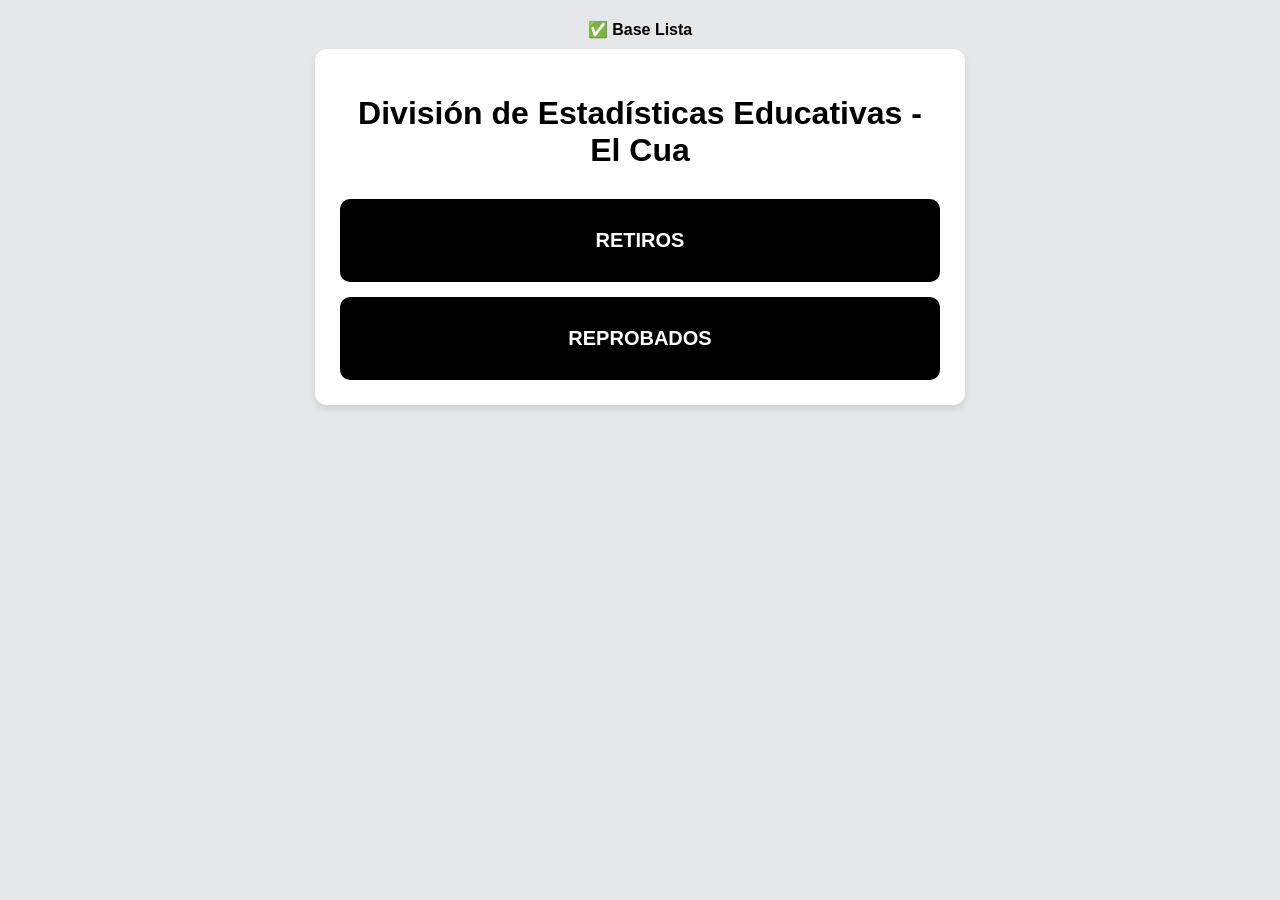
==== index.html @ ec0e4e70 "Add files via upload" ====
<!DOCTYPE html>
<html lang="es">
<head>
    <meta charset="UTF-8">
    <meta name="viewport" content="width=device-width, initial-scale=1.0">
    <title>RETIROS Y REPROBADOS</title>
    <link rel="stylesheet" href="style.css">
</head>
<body>

    <div id="loader">Cargando ......</div>

    <div id="menuPrincipal" class="container text-center">
        <h1>División de Estadísticas Educativas - El Cua</h1>
        <div class="menu-botones">
            <button class="btn-menu" onclick="mostrarSeccion('Retiros')">
                <span class="icon"></span> RETIROS
            </button>
            <button class="btn-menu" onclick="mostrarSeccion('Reprobados')">
                <span class="icon"></span> REPROBADOS
            </button>
        </div>
    </div>

    <div id="seccionRetiros" class="container d-none">
        <button class="btn-regresar" onclick="irAlMenu()">⬅ Volver al Menú</button>
        <h2>Formulario de Retiros</h2>
        
        <div class="campo">
            <label>Código Único de Persona:</label>
            <input type="text" id="codRetiro" placeholder="Ingrese código..." oninput="validar('Retiro')">
            <div id="infoRetiro" class="info-caja"></div>
        </div>

        <div class="campo">
            <label>Causa del Retiro:</label>
            <select id="causaRetiro" onchange="validar('Retiro')">
                <option value="">-- Seleccione causa --</option>
                <option value="NUNCA ASISTIO A CLASES">NUNCA ASISTIO A CLASES</option>
                <option value="FALTA DE APOYO DE LOS PADRES">FALTA DE APOYO DE LOS PADRES</option>
                <option value="RELACION SENTIMENTAL">RELACION SENTIMENTAL</option>
                <option value="EMBARAZO">EMBARAZO</option>
                <option value="DISPERSION GEOGRAFICA">DISPERSION GEOGRAFICA</option>
                <option value="FALLECIDO">FALLECIDO</option>
                <option value="TRABAJO">TRABAJO</option>
                <option value="DIFICULTADES ECONOMICAS">DIFICULTADES ECONOMICAS</option>
                <option value="CAMBIO DE DOMICILIO">CAMBIO DE DOMICILIO</option>
                <option value="MIGRACION A OTRO PAIS">MIGRACION A OTRO PAIS</option>
                <option value="ACCIDENTE">ACCIDENTE</option>
                <option value="BULYNG">BULYNG</option>
                <option value="QUEHACERES DEL HOGAR">QUEHACERES DEL HOGAR</option>
                <option value="MALA CONDUCTA">MALA CONDUCTA</option>
                <option value="BAJO RENDIMIENTO ESCOLAR">BAJO RENDIMIENTO ESCOLAR</option>
                <option value="LIMITACIONES FISICAS O INTELECTUALES">LIMITACIONES FISICAS O INTELECTUALES</option>
                <option value="MAL DESEMPEÑO DEL DOCENTE">MAL DESEMPEÑO DEL DOCENTE</option>
                <option value="PROBLEMAS DE SALUD">PROBLEMAS DE SALUD</option>
                <option value="POBRES CONDICIONES DE LA ESCUELA">POBRES CONDICIONES DE LA ESCUELA</option>
                <option value="RIESGO ASOCIADOS A VIOLENCIA EN EL SECTOR">RIESGO ASOCIADOS A VIOLENCIA EN EL SECTOR</option>
                <option value="REPROBÓ">REPROBÓ</option>
                <option value="FINALIZÓ">FINALIZÓ</option>
            </select>
        </div>

        <div class="campo">
            <label>Fecha de Retiro:</label>
            <input type="date" id="fechaRetiro" min="2026-01-01" max="2026-12-31" onchange="validar('Retiro')">
        </div>

        <button id="btnRetiro" class="btn-enviar" disabled onclick="enviar('Retiro')">Guardar Retiro</button>
    </div>

    <div id="seccionReprobados" class="container d-none">
        <button class="btn-regresar" onclick="irAlMenu()">⬅ Volver al Menú</button>
        <h2>Formulario de Reprobados</h2>

        <div class="campo">
            <label>Código Único de Persona:</label>
            <input type="text" id="codReprobado" placeholder="Ingrese código..." oninput="validar('Reprobado')">
            <div id="infoReprobado" class="info-caja"></div>
        </div>

        <div class="campo">
            <label>¿Cuántas asignaturas reprobó?</label>
            <select id="cantReprobado" onchange="gestionarAsignaturas()">
                <option value="">-- Seleccione cantidad --</option>
                <option value="1">1 asignatura</option>
                <option value="2">2 asignaturas</option>
                <option value="3 o más">3 o más asignaturas</option>
            </select>
        </div>

        <div class="campo">
            <label>Seleccione las asignaturas:</label>
            <div id="contenedorAsignaturas" class="grid-asignaturas">
                </div>
            <input type="hidden" id="materiaReprobado"> <div id="avisoLimite" style="color: #b91c1c; font-size: 0.8em; margin-top: 5px;"></div>
        </div>

    <button id="btnReprobado" class="btn-enviar" disabled onclick="enviar('Reprobado')">Guardar Reprobado</button>
</div>
    <script src="script.js"></script>
</body>
</html>
---- style.css ----
/* =========================================
   VARIABLES Y CONFIGURACIÓN BASE
   ========================================= */
:root {
    --primary-blue: #000000; /* Color principal */
    --success-green: #28c41d; /* Color para acciones positivas */
    --danger-red: #b91c1c;   /* Para errores o avisos */
    --bg-body: #e5e7eb;      /* Fondo de la página */
    --bg-card: #ffffff;      /* Fondo de contenedores */
    --text-gray: #f3f4f6;
}

body {
    font-family: 'Segoe UI', Tahoma, Geneva, Verdana, sans-serif;
    background-color: var(--bg-body);
    padding: 20px;
    margin: 0;
}

/* =========================================
   CONTENEDORES Y UTILIDADES
   ========================================= */
.container {
    max-width: 600px;
    background: var(--bg-card);
    padding: 25px;
    border-radius: 12px;
    margin: 0 auto 20px;
    box-shadow: 0 4px 6px rgba(0,0,0,0.1);
}

.d-none { display: none; }
.text-center { text-align: center; }

#loader {
    text-align: center;
    font-weight: bold;
    margin-bottom: 10px;
    color: var(--primary-blue);
}

/* =========================================
   MENÚ PRINCIPAL
   ========================================= */
.menu-botones {
    display: grid;
    gap: 15px;
    margin-top: 30px;
}

.btn-menu {
    padding: 30px;
    font-size: 20px;
    font-weight: bold;
    cursor: pointer;
    border: none;
    border-radius: 10px;
    background: var(--primary-blue);
    color: white;
    transition: all 0.3s ease;
}

.btn-menu:hover {
    background: #1e40af;
    transform: scale(1.02);
}

/* =========================================
   FORMULARIOS (INPUTS Y SELECTS)
   ========================================= */
.campo { margin-bottom: 15px; }

label {
    display: block;
    font-weight: bold;
    margin-bottom: 8px;
    color: #374151;
}

input, select {
    width: 100%;
    padding: 12px;
    border: 1px solid #ccc;
    border-radius: 8px;
    box-sizing: border-box; /* Evita que el padding ensanche el input */
}

/* Caja de información del estudiante (Padre/Padrón) */
.info-caja {
    background: #dcfce7;
    padding: 12px;
    border-radius: 8px;
    margin-top: 10px;
    display: none;
    font-size: 14px;
    border-left: 5px solid var(--success-green);
}

/* =========================================
   SISTEMA DE ASIGNATURAS (CHIPS)
   ========================================= */
.grid-asignaturas {
    display: grid;
    grid-template-columns: repeat(auto-fill, minmax(140px, 1fr));
    gap: 10px;
    margin-top: 10px;
}

.materia-chip {
    padding: 10px;
    border: 1px solid #d1d5db;
    border-radius: 8px;
    cursor: pointer;
    font-size: 0.85rem;
    text-align: center;
    background: #f9fafb;
    transition: background 0.2s, color 0.2s;
    user-select: none; /* Evita seleccionar texto al hacer clic rápido */
}

.materia-chip:hover {
    background: #f3f4f6;
    border-color: #9ca3af;
}

.materia-chip.seleccionada {
    background: #2563eb;
    color: white;
    border-color: #1e40af;
    font-weight: 500;
}

/* =========================================
   BOTONES DE ACCIÓN
   ========================================= */
.btn-enviar {
    width: 100%;
    padding: 15px;
    background: var(--success-green);
    color: white;
    border: none;
    border-radius: 8px;
    font-weight: bold;
    font-size: 1rem;
    cursor: pointer;
    margin-top: 10px;
    transition: background 0.3s;
}

.btn-enviar:disabled {
    background: #9ca3af;
    cursor: not-allowed;
}

.btn-regresar {
    background: none;
    border: none;
    color: var(--primary-blue);
    cursor: pointer;
    font-weight: bold;
    margin-bottom: 20px;
    padding: 0;
    font-size: 0.9rem;
    text-decoration: underline;
}
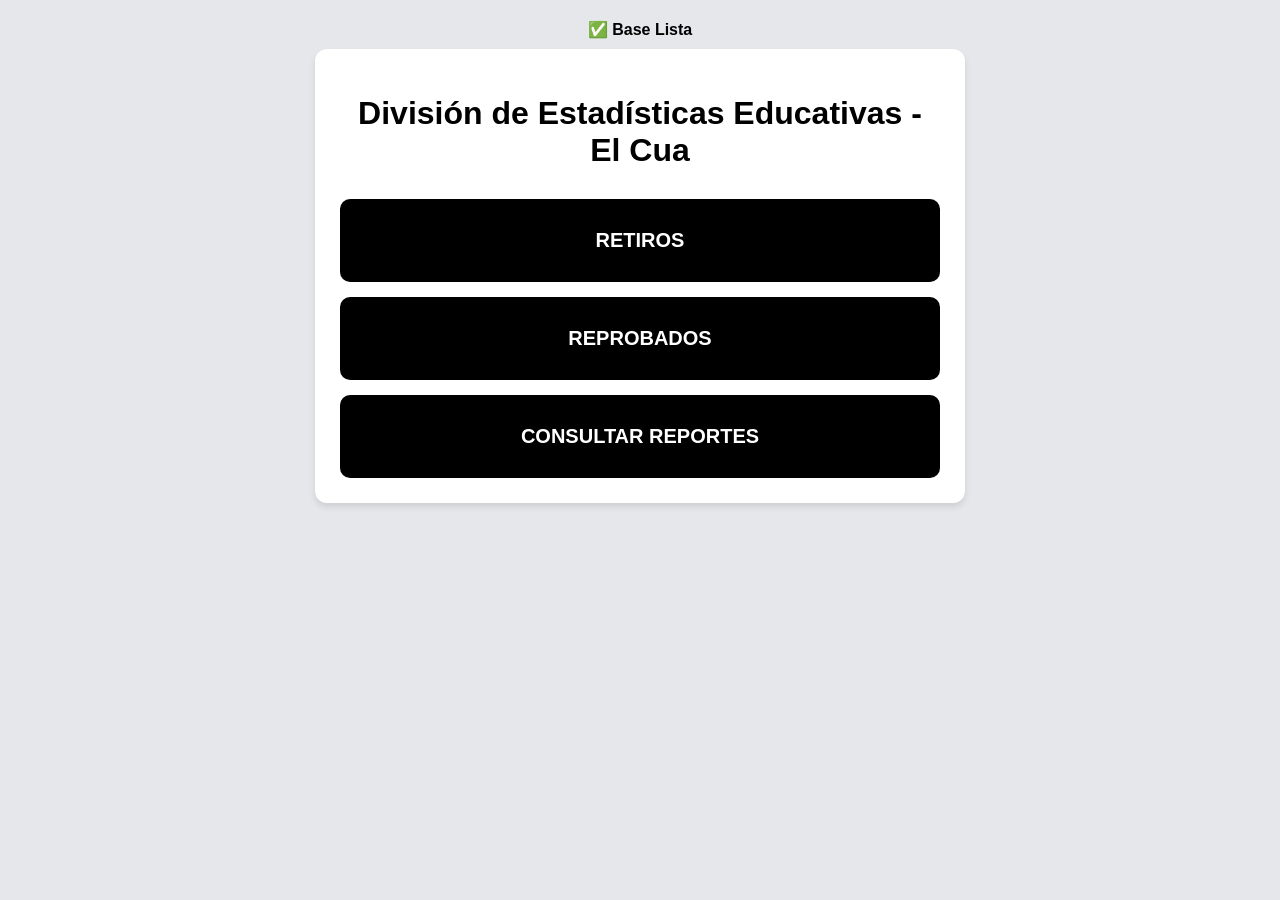
==== commit 43d22203: "Add files via upload" ====
--- a/index.html
+++ b/index.html
@@ -14,11 +14,66 @@
         <h1>División de Estadísticas Educativas - El Cua</h1>
         <div class="menu-botones">
             <button class="btn-menu" onclick="mostrarSeccion('Retiros')">
-                <span class="icon"></span> RETIROS
+                RETIROS
             </button>
             <button class="btn-menu" onclick="mostrarSeccion('Reprobados')">
-                <span class="icon"></span> REPROBADOS
+                REPROBADOS
             </button>
+            <button class="btn-menu" onclick="mostrarSeccion('Reportes')">
+                CONSULTAR REPORTES
+            </button>
+        </div>
+    </div>
+
+    <div id="seccionReportes" class="container d-none">
+        <button class="btn-regresar" onclick="irAlMenu()">⬅ Volver al Menú</button>
+        <div class="card">
+            <h2>Consulta de Registros</h2>
+            
+            <div class="campo">
+                <label>1. Seleccione el Núcleo:</label>
+                <select id="filtroNucleo">
+                    <option value="">-- Todos los Núcleos --</option>
+                    <option value="14 DE SEPTIEMBRE">14 DE SEPTIEMBRE</option>
+                    <option value="15 DE SEPTIEMBRE">15 DE SEPTIEMBRE</option>
+                    <option value="ANDRES CASTRO #1">ANDRES CASTRO #1</option>
+                    <option value="CAMILO ZAPATA">CAMILO ZAPATA</option>
+                    <option value="CARLOS VALDIVIA">CARLOS VALDIVIA</option>
+                    <option value="CLEOTILDE GUILLEN">CLEOTILDE GUILLEN</option>
+                    <option value="EL DESTINO">EL DESTINO</option>
+                    <option value="ESTRELLA DE BELEN">ESTRELLA DE BELEN</option>
+                    <option value="ESTRELLITA DE ORIENTE">ESTRELLITA DE ORIENTE</option>
+                    <option value="GEORGINO ANDRADE">GEORGINO ANDRADE</option>
+                    <option value="JOSE ADAN VASQUEZ">JOSE ADAN VASQUEZ</option>
+                    <option value="LAS PROFESIAS">LAS PROFESIAS</option>
+                    <option value="LUIS ALBERTO CABRALES">LUIS ALBERTO CABRALES</option>
+                    <option value="LUIS ALFONSO HERNANDEZ">LUIS ALFONSO HERNANDEZ</option>
+                    <option value="LUIS ALFONSO VELASQUEZ FLORES">LUIS ALFONSO VELASQUEZ FLORES</option>
+                    <option value="MANOLO CUADRA">MANOLO CUADRA</option>
+                    <option value="NUEVA ALIANZA">NUEVA ALIANZA</option>
+                    <option value="PEDRO LUMBI">PEDRO LUMBI</option>
+                    <option value="PEÑAS BLANCAS">PEÑAS BLANCAS</option>
+                    <option value="RICARDO MORALES AVILES">RICARDO MORALES AVILES</option>
+                    <option value="ROGER ARTETA">ROGER ARTETA</option>
+                    <option value="ROSA MONTOYA FLORES">ROSA MONTOYA FLORES</option>
+                    <option value="RUBEN DARIO">RUBEN DARIO</option>
+                    <option value="SALOMON DE LA SELVA">SALOMON DE LA SELVA</option>
+                    <option value="SALOMON IBARRA MAYORGA">SALOMON IBARRA MAYORGA</option>
+                    <option value="SENDERO DE LUZ">SENDERO DE LUZ</option>
+                </select>
+            </div>
+
+            <div class="campo">
+                <label>2. Tipo de Reporte:</label>
+                <select id="filtroTipo">
+                    <option value="Retiros">Retiros</option>
+                    <option value="Reprobados">Reprobados</option>
+                </select>
+            </div>
+
+            <button class="btn-enviar" onclick="consultarDatos()">Buscar Registros</button>
+
+            <div id="tablaResultados" class="tabla-container" style="margin-top: 20px;"></div>
         </div>
     </div>
 
@@ -91,13 +146,14 @@
 
         <div class="campo">
             <label>Seleccione las asignaturas:</label>
-            <div id="contenedorAsignaturas" class="grid-asignaturas">
-                </div>
-            <input type="hidden" id="materiaReprobado"> <div id="avisoLimite" style="color: #b91c1c; font-size: 0.8em; margin-top: 5px;"></div>
+            <div id="contenedorAsignaturas" class="grid-asignaturas"></div>
+            <input type="hidden" id="materiaReprobado"> 
+            <div id="avisoLimite" style="color: #b91c1c; font-size: 0.8em; margin-top: 5px;"></div>
         </div>
 
-    <button id="btnReprobado" class="btn-enviar" disabled onclick="enviar('Reprobado')">Guardar Reprobado</button>
-</div>
+        <button id="btnReprobado" class="btn-enviar" disabled onclick="enviar('Reprobado')">Guardar Reprobado</button>
+    </div>
+
     <script src="script.js"></script>
 </body>
 </html>
--- a/style.css
+++ b/style.css
@@ -162,4 +162,22 @@
     padding: 0;
     font-size: 0.9rem;
     text-decoration: underline;
+}
+
+/*NUEVO: ESTILOS PARA INFORMES*/
+
+.tabla-container table {
+    width: 100%;
+    margin-top: 15px;
+}
+
+.tabla-container th, .tabla-container td {
+    padding: 8px;
+    text-align: left;
+    border-bottom: 1px solid #ddd;
+}
+
+.tabla-container th {
+    background-color: var(--primary-blue);
+    color: white;
 }
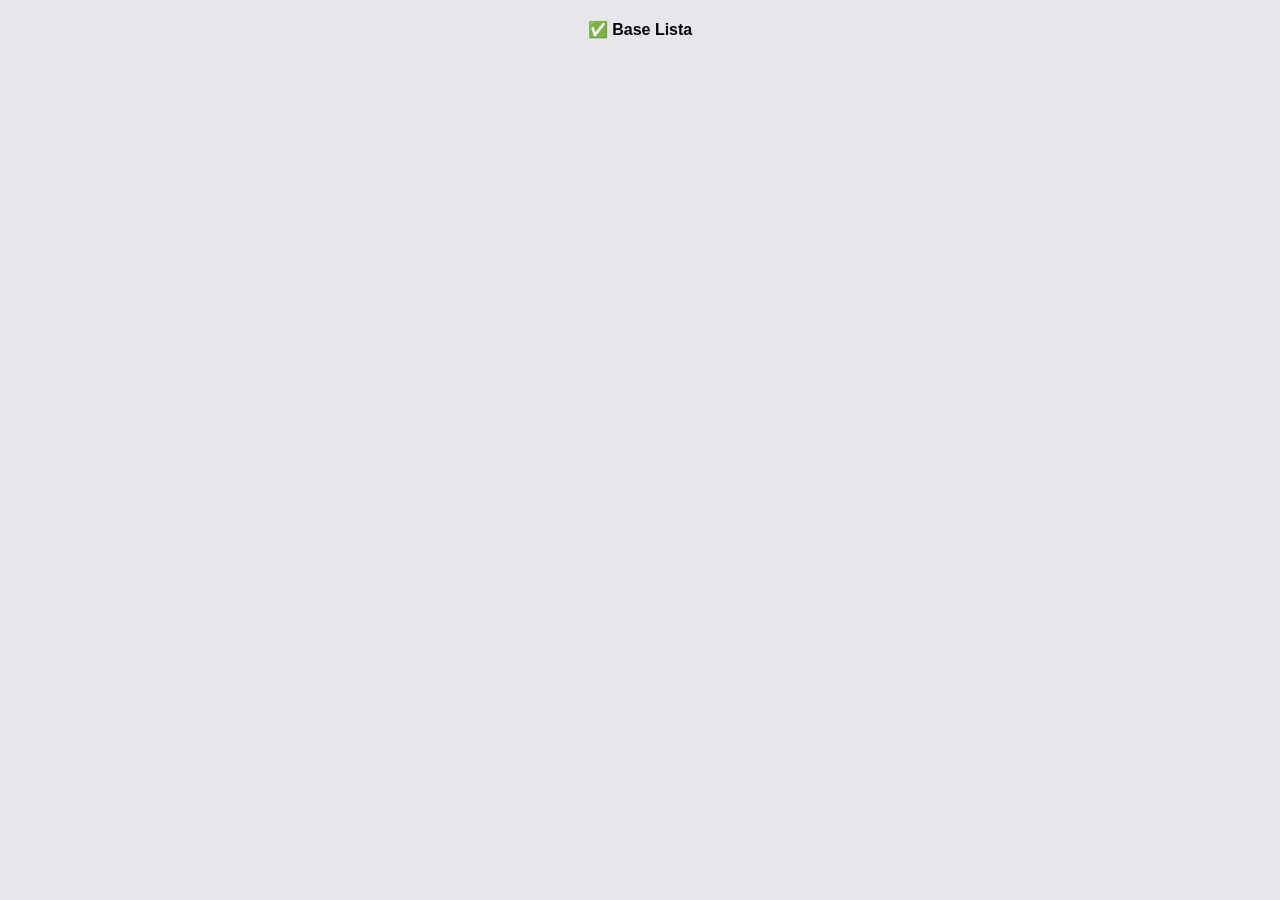
==== commit 02caf08f: "Actualización 2.0" ====
--- a/index.html
+++ b/index.html
@@ -3,33 +3,75 @@
 <head>
     <meta charset="UTF-8">
     <meta name="viewport" content="width=device-width, initial-scale=1.0">
-    <title>RETIROS Y REPROBADOS</title>
+    <title>Retiros y Reprobados · El Cua</title>
+    <link rel="preconnect" href="https://fonts.googleapis.com">
+    <link rel="preconnect" href="https://fonts.gstatic.com" crossorigin>
+    <link href="https://fonts.googleapis.com/css2?family=IBM+Plex+Sans:wght@400;500;600;700&family=IBM+Plex+Mono:wght@500;600&display=swap" rel="stylesheet">
     <link rel="stylesheet" href="style.css">
 </head>
 <body>
 
-    <div id="loader">Cargando ......</div>
-
-    <div id="menuPrincipal" class="container text-center">
-        <h1>División de Estadísticas Educativas - El Cua</h1>
+    <div id="loader">
+        <div class="loader-punto"></div> Cargando base de estudiantes…
+    </div>
+
+    <div id="toast" class="toast"></div>
+
+    <!-- ============ PANTALLA DE BIENVENIDA (solo primera vez) ============ -->
+    <div id="pantallaBienvenida" class="container bienvenida d-none">
+        <div class="sello-header">EEC</div>
+        <h1>Antes de empezar</h1>
+        <p class="subtexto">Escribe tu nombre para identificar los registros que hagas. No necesitas contraseña — esto se guarda solo en este dispositivo.</p>
+
+        <div class="campo">
+            <label>Tu nombre:</label>
+            <input type="text" id="nombreUsuario" placeholder="Ej: Ana Pérez">
+        </div>
+
+        <div class="campo">
+            <label>Tu núcleo (opcional):</label>
+            <select id="nucleoUsuario">
+                <option value="">-- No especificar --</option>
+            </select>
+        </div>
+
+        <button class="btn-enviar" onclick="guardarUsuario()">Continuar</button>
+    </div>
+
+    <!-- ============ BARRA SUPERIOR CON USUARIO ============ -->
+    <div id="barraUsuario" class="barra-usuario d-none">
+        <span id="nombreMostrado"></span>
+        <button class="btn-cambiar-usuario" onclick="cambiarUsuario()">Cambiar</button>
+    </div>
+
+    <!-- ============ MENÚ PRINCIPAL ============ -->
+    <div id="menuPrincipal" class="container text-center d-none">
+        <div class="eyebrow">División de Estadísticas Educativas</div>
+        <h1>El Cua</h1>
+        <p class="subtexto">Registro de retiros y reprobados por núcleo escolar</p>
+
         <div class="menu-botones">
-            <button class="btn-menu" onclick="mostrarSeccion('Retiros')">
-                RETIROS
+            <button class="btn-menu btn-menu-retiro" onclick="mostrarSeccion('Retiros')">
+                <span class="btn-menu-icono">↩</span>
+                <span>RETIROS</span>
             </button>
-            <button class="btn-menu" onclick="mostrarSeccion('Reprobados')">
-                REPROBADOS
+            <button class="btn-menu btn-menu-reprobado" onclick="mostrarSeccion('Reprobados')">
+                <span class="btn-menu-icono">✕</span>
+                <span>REPROBADOS</span>
             </button>
-            <button class="btn-menu" onclick="mostrarSeccion('Reportes')">
-                CONSULTAR REPORTES
+            <button class="btn-menu btn-menu-reportes" onclick="mostrarSeccion('Reportes')">
+                <span class="btn-menu-icono">▤</span>
+                <span>CONSULTAR REPORTES</span>
             </button>
         </div>
     </div>
 
+    <!-- ============ REPORTES ============ -->
     <div id="seccionReportes" class="container d-none">
         <button class="btn-regresar" onclick="irAlMenu()">⬅ Volver al Menú</button>
         <div class="card">
             <h2>Consulta de Registros</h2>
-            
+
             <div class="campo">
                 <label>1. Seleccione el Núcleo:</label>
                 <select id="filtroNucleo">
@@ -71,16 +113,22 @@
                 </select>
             </div>
 
+            <label class="campo-checkbox">
+                <input type="checkbox" id="filtroSoloMios">
+                Ver solo mis registros
+            </label>
+
             <button class="btn-enviar" onclick="consultarDatos()">Buscar Registros</button>
 
-            <div id="tablaResultados" class="tabla-container" style="margin-top: 20px;"></div>
-        </div>
-    </div>
-
+            <div id="tablaResultados" class="tabla-container"></div>
+        </div>
+    </div>
+
+    <!-- ============ RETIROS ============ -->
     <div id="seccionRetiros" class="container d-none">
         <button class="btn-regresar" onclick="irAlMenu()">⬅ Volver al Menú</button>
         <h2>Formulario de Retiros</h2>
-        
+
         <div class="campo">
             <label>Código Único de Persona:</label>
             <input type="text" id="codRetiro" placeholder="Ingrese código..." oninput="validar('Retiro')">
@@ -124,6 +172,7 @@
         <button id="btnRetiro" class="btn-enviar" disabled onclick="enviar('Retiro')">Guardar Retiro</button>
     </div>
 
+    <!-- ============ REPROBADOS ============ -->
     <div id="seccionReprobados" class="container d-none">
         <button class="btn-regresar" onclick="irAlMenu()">⬅ Volver al Menú</button>
         <h2>Formulario de Reprobados</h2>
@@ -147,8 +196,8 @@
         <div class="campo">
             <label>Seleccione las asignaturas:</label>
             <div id="contenedorAsignaturas" class="grid-asignaturas"></div>
-            <input type="hidden" id="materiaReprobado"> 
-            <div id="avisoLimite" style="color: #b91c1c; font-size: 0.8em; margin-top: 5px;"></div>
+            <input type="hidden" id="materiaReprobado">
+            <div id="avisoLimite" class="aviso-limite"></div>
         </div>
 
         <button id="btnReprobado" class="btn-enviar" disabled onclick="enviar('Reprobado')">Guardar Reprobado</button>
@@ -156,4 +205,4 @@
 
     <script src="script.js"></script>
 </body>
-</html>+</html>
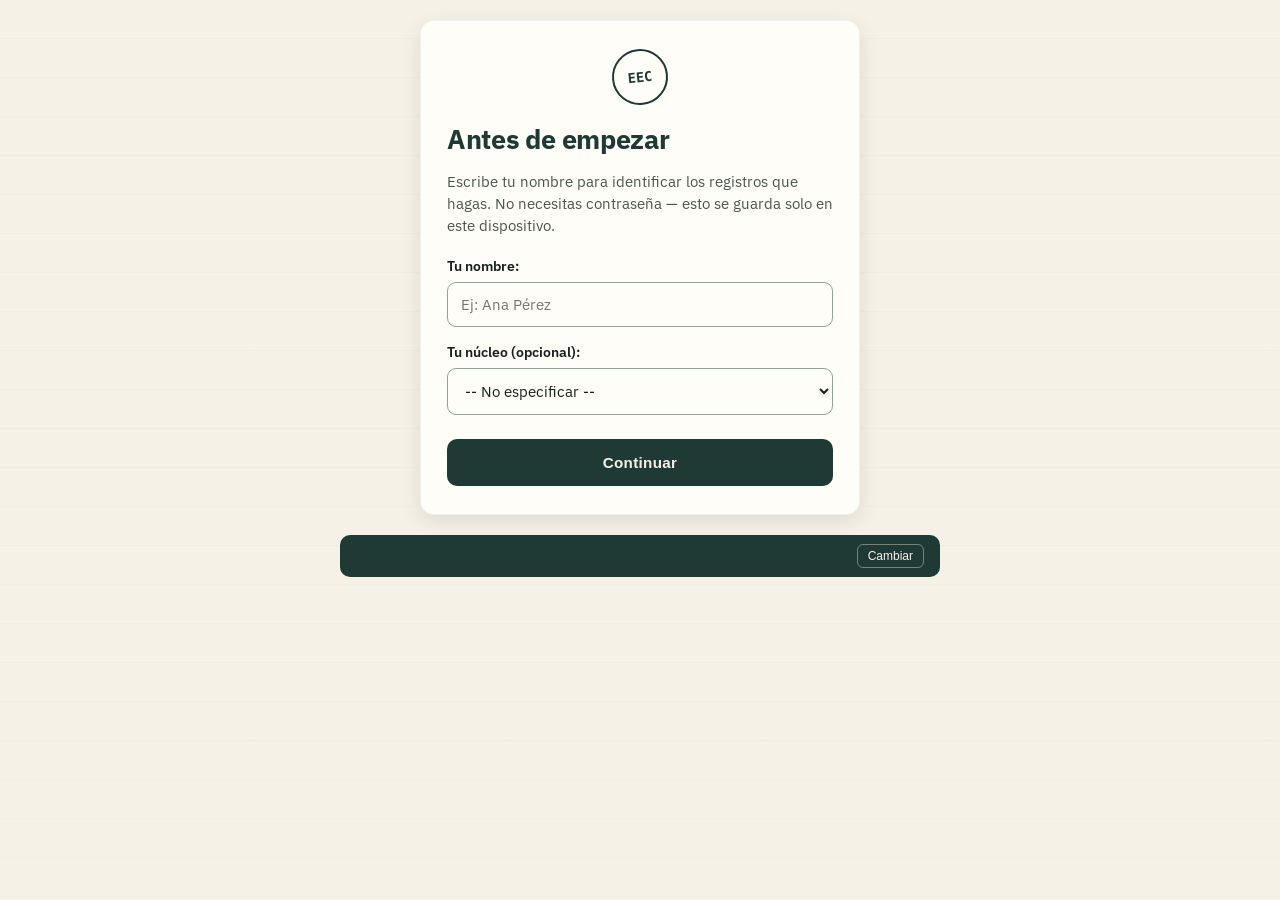
==== commit 093d2ee4: "Actualización 3.0" ====
--- a/index.html
+++ b/index.html
@@ -62,6 +62,10 @@
             <button class="btn-menu btn-menu-reportes" onclick="mostrarSeccion('Reportes')">
                 <span class="btn-menu-icono">▤</span>
                 <span>CONSULTAR REPORTES</span>
+            </button>
+            <button class="btn-menu btn-menu-estadisticas" onclick="mostrarSeccion('Estadisticas')">
+                <span class="btn-menu-icono">📊</span>
+                <span>ESTADÍSTICAS</span>
             </button>
         </div>
     </div>
@@ -124,6 +128,33 @@
         </div>
     </div>
 
+    <!-- ============ ESTADÍSTICAS ============ -->
+    <div id="seccionEstadisticas" class="container d-none">
+        <button class="btn-regresar" onclick="irAlMenu()">⬅ Volver al Menú</button>
+        <div class="card">
+            <h2>Estadísticas por Núcleo</h2>
+            <p class="subtexto">Se actualiza automáticamente cada 15 segundos.</p>
+
+            <div class="stats-totales">
+                <div class="stat-card stat-retiro">
+                    <div class="stat-numero" id="totalRetiros">0</div>
+                    <div class="stat-etiqueta">Retiros</div>
+                </div>
+                <div class="stat-card stat-reprobado">
+                    <div class="stat-numero" id="totalReprobados">0</div>
+                    <div class="stat-etiqueta">Reprobados</div>
+                </div>
+            </div>
+
+            <div class="leyenda-grafico">
+                <span><i class="punto punto-retiro"></i> Retiros</span>
+                <span><i class="punto punto-reprobado"></i> Reprobados</span>
+            </div>
+
+            <div id="graficoNucleos" class="grafico-nucleos"></div>
+        </div>
+    </div>
+
     <!-- ============ RETIROS ============ -->
     <div id="seccionRetiros" class="container d-none">
         <button class="btn-regresar" onclick="irAlMenu()">⬅ Volver al Menú</button>
--- a/style.css
+++ b/style.css
@@ -1,134 +1,352 @@
 /* =========================================
-   VARIABLES Y CONFIGURACIÓN BASE
+   TOKENS DE DISEÑO
+   Paleta inspirada en la región cafetalera y montañosa
+   de El Cua (pino, pergamino, barro, oro) y en el registro
+   de un libro de actas municipal.
    ========================================= */
 :root {
-    --primary-blue: #000000; /* Color principal */
-    --success-green: #28c41d; /* Color para acciones positivas */
-    --danger-red: #b91c1c;   /* Para errores o avisos */
-    --bg-body: #e5e7eb;      /* Fondo de la página */
-    --bg-card: #ffffff;      /* Fondo de contenedores */
-    --text-gray: #f3f4f6;
-}
+    --pine:        #1F3A34;   /* verde pino oscuro - color principal / marca */
+    --pine-light:  #2E5449;
+    --parchment:   #F5F1E6;   /* fondo tipo papel */
+    --parchment-2: #ECE5D3;
+    --card:        #FFFDF8;
+    --ink:         #16201D;
+    --ink-soft:    #4A554F;
+    --sage:        #8AA69B;   /* bordes / detalles suaves */
+    --clay:        #B5482F;   /* rojo barro - reprobados / peligro */
+    --clay-soft:   #F3E2DC;
+    --gold:        #B98A2E;   /* dorado - retiros / acento */
+    --gold-soft:   #F1E6CC;
+    --shadow:      0 6px 20px rgba(22, 32, 29, 0.10);
+    --shadow-sm:   0 2px 8px rgba(22, 32, 29, 0.08);
+    --radius:      14px;
+    --font-ui:     'IBM Plex Sans', 'Segoe UI', sans-serif;
+    --font-mono:   'IBM Plex Mono', monospace;
+}
+
+* { box-sizing: border-box; }
 
 body {
-    font-family: 'Segoe UI', Tahoma, Geneva, Verdana, sans-serif;
-    background-color: var(--bg-body);
+    font-family: var(--font-ui);
+    background:
+        linear-gradient(var(--parchment), var(--parchment)) fixed;
+    color: var(--ink);
     padding: 20px;
     margin: 0;
-}
-
-/* =========================================
-   CONTENEDORES Y UTILIDADES
+    min-height: 100vh;
+}
+
+/* Textura sutil tipo "líneas de cuaderno" en el fondo, muy discreta */
+body::before {
+    content: "";
+    position: fixed;
+    inset: 0;
+    pointer-events: none;
+    background-image: repeating-linear-gradient(
+        to bottom,
+        transparent 0,
+        transparent 38px,
+        rgba(31, 58, 52, 0.035) 39px
+    );
+    z-index: -1;
+}
+
+h1, h2 {
+    font-family: var(--font-ui);
+    color: var(--pine);
+    letter-spacing: -0.01em;
+}
+
+h1 { font-size: 1.7rem; font-weight: 700; margin: 4px 0 6px; }
+h2 { font-size: 1.25rem; font-weight: 600; margin-top: 0; }
+
+.eyebrow {
+    text-transform: uppercase;
+    letter-spacing: 0.14em;
+    font-size: 0.72rem;
+    font-weight: 600;
+    color: var(--sage);
+}
+
+.subtexto {
+    color: var(--ink-soft);
+    font-size: 0.92rem;
+    line-height: 1.5;
+    margin-bottom: 20px;
+}
+
+/* =========================================
+   CONTENEDORES
    ========================================= */
 .container {
     max-width: 600px;
-    background: var(--bg-card);
-    padding: 25px;
-    border-radius: 12px;
+    background: var(--card);
+    padding: 28px 26px;
+    border-radius: var(--radius);
     margin: 0 auto 20px;
-    box-shadow: 0 4px 6px rgba(0,0,0,0.1);
+    box-shadow: var(--shadow);
+    border: 1px solid rgba(31, 58, 52, 0.06);
+    animation: entrada 0.32s ease;
+}
+
+@keyframes entrada {
+    from { opacity: 0; transform: translateY(6px); }
+    to   { opacity: 1; transform: translateY(0); }
+}
+
+@media (prefers-reduced-motion: reduce) {
+    .container, #toast, .materia-chip, .btn-menu { animation: none !important; transition: none !important; }
 }
 
 .d-none { display: none; }
 .text-center { text-align: center; }
 
+/* =========================================
+   LOADER
+   ========================================= */
 #loader {
     text-align: center;
-    font-weight: bold;
-    margin-bottom: 10px;
-    color: var(--primary-blue);
-}
+    font-weight: 600;
+    font-size: 0.85rem;
+    margin-bottom: 14px;
+    color: var(--pine);
+    display: flex;
+    align-items: center;
+    justify-content: center;
+    gap: 8px;
+}
+
+.loader-punto {
+    width: 8px;
+    height: 8px;
+    border-radius: 50%;
+    background: var(--gold);
+    animation: pulso 1s ease-in-out infinite;
+}
+
+@keyframes pulso {
+    0%, 100% { opacity: 0.3; transform: scale(0.85); }
+    50% { opacity: 1; transform: scale(1); }
+}
+
+/* =========================================
+   TOAST (reemplaza los alert())
+   ========================================= */
+.toast {
+    position: fixed;
+    top: 18px;
+    left: 50%;
+    transform: translateX(-50%) translateY(-20px);
+    background: var(--pine);
+    color: var(--parchment);
+    padding: 12px 20px;
+    border-radius: 10px;
+    font-size: 0.9rem;
+    font-weight: 500;
+    box-shadow: var(--shadow);
+    opacity: 0;
+    pointer-events: none;
+    transition: all 0.25s ease;
+    z-index: 999;
+    max-width: 90vw;
+}
+
+.toast.mostrar {
+    opacity: 1;
+    transform: translateX(-50%) translateY(0);
+}
+
+.toast.error { background: var(--clay); }
+
+/* =========================================
+   PANTALLA DE BIENVENIDA
+   ========================================= */
+.bienvenida { max-width: 440px; text-align: left; }
+
+.sello-header {
+    width: 56px;
+    height: 56px;
+    border-radius: 50%;
+    border: 2.5px solid var(--pine);
+    color: var(--pine);
+    display: flex;
+    align-items: center;
+    justify-content: center;
+    font-family: var(--font-mono);
+    font-weight: 600;
+    font-size: 0.85rem;
+    margin: 0 auto 16px;
+    transform: rotate(-6deg);
+}
+
+/* =========================================
+   BARRA DE USUARIO
+   ========================================= */
+.barra-usuario {
+    max-width: 600px;
+    margin: 0 auto 14px;
+    display: flex;
+    align-items: center;
+    justify-content: space-between;
+    background: var(--pine);
+    color: var(--parchment);
+    padding: 9px 16px;
+    border-radius: 10px;
+    font-size: 0.85rem;
+    font-weight: 500;
+}
+
+.btn-cambiar-usuario {
+    background: none;
+    border: 1px solid rgba(245, 241, 230, 0.4);
+    color: var(--parchment);
+    padding: 4px 10px;
+    border-radius: 6px;
+    font-size: 0.75rem;
+    cursor: pointer;
+}
+
+.btn-cambiar-usuario:hover { background: rgba(245, 241, 230, 0.12); }
 
 /* =========================================
    MENÚ PRINCIPAL
    ========================================= */
 .menu-botones {
     display: grid;
-    gap: 15px;
-    margin-top: 30px;
+    gap: 12px;
+    margin-top: 24px;
 }
 
 .btn-menu {
-    padding: 30px;
-    font-size: 20px;
-    font-weight: bold;
+    display: flex;
+    align-items: center;
+    gap: 14px;
+    padding: 20px 22px;
+    font-size: 1rem;
+    font-weight: 600;
+    font-family: var(--font-ui);
+    letter-spacing: 0.03em;
     cursor: pointer;
     border: none;
-    border-radius: 10px;
-    background: var(--primary-blue);
-    color: white;
-    transition: all 0.3s ease;
-}
-
-.btn-menu:hover {
-    background: #1e40af;
-    transform: scale(1.02);
-}
-
-/* =========================================
-   FORMULARIOS (INPUTS Y SELECTS)
-   ========================================= */
-.campo { margin-bottom: 15px; }
+    border-radius: 12px;
+    background: var(--pine);
+    color: var(--parchment);
+    transition: transform 0.15s ease, box-shadow 0.15s ease;
+    box-shadow: var(--shadow-sm);
+}
+
+.btn-menu-icono {
+    font-size: 1.3rem;
+    width: 34px;
+    height: 34px;
+    display: flex;
+    align-items: center;
+    justify-content: center;
+    background: rgba(245, 241, 230, 0.14);
+    border-radius: 50%;
+    flex-shrink: 0;
+}
+
+.btn-menu:hover { transform: translateY(-2px); box-shadow: var(--shadow); }
+.btn-menu:active { transform: translateY(0); }
+
+.btn-menu-retiro   { background: var(--gold); color: var(--ink); }
+.btn-menu-reprobado{ background: var(--clay); }
+.btn-menu-reportes { background: var(--pine); }
+
+/* =========================================
+   FORMULARIOS
+   ========================================= */
+.campo { margin-bottom: 16px; }
 
 label {
     display: block;
-    font-weight: bold;
-    margin-bottom: 8px;
-    color: #374151;
+    font-weight: 600;
+    margin-bottom: 7px;
+    color: var(--ink);
+    font-size: 0.88rem;
 }
 
 input, select {
     width: 100%;
-    padding: 12px;
-    border: 1px solid #ccc;
-    border-radius: 8px;
-    box-sizing: border-box; /* Evita que el padding ensanche el input */
-}
-
-/* Caja de información del estudiante (Padre/Padrón) */
+    padding: 12px 13px;
+    border: 1.5px solid var(--sage);
+    border-radius: 9px;
+    box-sizing: border-box;
+    font-family: var(--font-ui);
+    font-size: 0.94rem;
+    background: var(--card);
+    color: var(--ink);
+    transition: border-color 0.15s ease, box-shadow 0.15s ease;
+}
+
+input:focus, select:focus {
+    outline: none;
+    border-color: var(--pine);
+    box-shadow: 0 0 0 3px rgba(31, 58, 52, 0.12);
+}
+
+input#codRetiro, input#codReprobado {
+    font-family: var(--font-mono);
+    letter-spacing: 0.03em;
+}
+
+.campo-checkbox {
+    display: flex;
+    align-items: center;
+    gap: 8px;
+    font-weight: 500;
+    font-size: 0.88rem;
+    color: var(--ink-soft);
+    margin-bottom: 14px;
+    cursor: pointer;
+}
+
+.campo-checkbox input { width: auto; }
+
 .info-caja {
-    background: #dcfce7;
-    padding: 12px;
-    border-radius: 8px;
+    background: var(--gold-soft);
+    padding: 12px 14px;
+    border-radius: 9px;
     margin-top: 10px;
     display: none;
-    font-size: 14px;
-    border-left: 5px solid var(--success-green);
-}
-
-/* =========================================
-   SISTEMA DE ASIGNATURAS (CHIPS)
+    font-size: 0.88rem;
+    border-left: 4px solid var(--gold);
+}
+
+/* =========================================
+   CHIPS DE ASIGNATURAS
    ========================================= */
 .grid-asignaturas {
     display: grid;
     grid-template-columns: repeat(auto-fill, minmax(140px, 1fr));
-    gap: 10px;
+    gap: 9px;
     margin-top: 10px;
 }
 
 .materia-chip {
-    padding: 10px;
-    border: 1px solid #d1d5db;
-    border-radius: 8px;
-    cursor: pointer;
-    font-size: 0.85rem;
+    padding: 11px 8px;
+    border: 1.5px solid var(--sage);
+    border-radius: 9px;
+    cursor: pointer;
+    font-size: 0.82rem;
+    font-weight: 500;
     text-align: center;
-    background: #f9fafb;
-    transition: background 0.2s, color 0.2s;
-    user-select: none; /* Evita seleccionar texto al hacer clic rápido */
-}
-
-.materia-chip:hover {
-    background: #f3f4f6;
-    border-color: #9ca3af;
-}
+    background: var(--card);
+    color: var(--ink);
+    transition: background 0.15s ease, color 0.15s ease, border-color 0.15s ease;
+    user-select: none;
+}
+
+.materia-chip:hover { border-color: var(--pine); }
 
 .materia-chip.seleccionada {
-    background: #2563eb;
-    color: white;
-    border-color: #1e40af;
-    font-weight: 500;
-}
+    background: var(--clay);
+    color: var(--parchment);
+    border-color: var(--clay);
+}
+
+.aviso-limite { color: var(--clay); font-size: 0.8em; margin-top: 6px; font-weight: 500; }
 
 /* =========================================
    BOTONES DE ACCIÓN
@@ -136,48 +354,97 @@
 .btn-enviar {
     width: 100%;
     padding: 15px;
-    background: var(--success-green);
-    color: white;
+    background: var(--pine);
+    color: var(--parchment);
     border: none;
-    border-radius: 8px;
-    font-weight: bold;
-    font-size: 1rem;
-    cursor: pointer;
-    margin-top: 10px;
-    transition: background 0.3s;
-}
+    border-radius: 10px;
+    font-weight: 600;
+    font-size: 0.95rem;
+    letter-spacing: 0.02em;
+    cursor: pointer;
+    margin-top: 8px;
+    transition: background 0.2s ease, transform 0.1s ease;
+}
+
+.btn-enviar:hover:not(:disabled) { background: var(--pine-light); }
+.btn-enviar:active:not(:disabled) { transform: scale(0.99); }
 
 .btn-enviar:disabled {
-    background: #9ca3af;
+    background: #c9c2b0;
+    color: #8a8370;
     cursor: not-allowed;
 }
 
 .btn-regresar {
     background: none;
     border: none;
-    color: var(--primary-blue);
-    cursor: pointer;
-    font-weight: bold;
-    margin-bottom: 20px;
+    color: var(--pine);
+    cursor: pointer;
+    font-weight: 600;
+    margin-bottom: 18px;
     padding: 0;
-    font-size: 0.9rem;
-    text-decoration: underline;
-}
-
-/*NUEVO: ESTILOS PARA INFORMES*/
+    font-size: 0.85rem;
+}
+
+.btn-regresar:hover { text-decoration: underline; }
+
+/* =========================================
+   TABLA DE REPORTES
+   ========================================= */
+.tabla-container { margin-top: 18px; overflow-x: auto; }
 
 .tabla-container table {
     width: 100%;
-    margin-top: 15px;
-}
-
-.tabla-container th, .tabla-container td {
-    padding: 8px;
+    border-collapse: collapse;
+    font-size: 0.78rem;
+}
+
+.tabla-container th {
+    background: var(--pine);
+    color: var(--parchment);
+    padding: 9px 8px;
     text-align: left;
-    border-bottom: 1px solid #ddd;
-}
-
-.tabla-container th {
-    background-color: var(--primary-blue);
-    color: white;
-}+    font-weight: 600;
+    white-space: nowrap;
+}
+
+.tabla-container td {
+    padding: 9px 8px;
+    border-bottom: 1px solid var(--parchment-2);
+    color: var(--ink);
+}
+
+.tabla-container tr:hover td { background: var(--parchment-2); }
+
+/* "sello" de núcleo dentro de la tabla - elemento distintivo */
+.sello-nucleo {
+    display: inline-block;
+    font-family: var(--font-mono);
+    font-size: 0.68rem;
+    font-weight: 600;
+    padding: 2px 8px;
+    border: 1.5px solid var(--pine);
+    border-radius: 20px;
+    color: var(--pine);
+    white-space: nowrap;
+}
+
+.detalle-retiro { color: var(--gold); font-weight: 600; }
+.detalle-reprobado { color: var(--clay); font-weight: 600; }
+
+.mensaje-vacio {
+    text-align: center;
+    color: var(--ink-soft);
+    font-size: 0.88rem;
+    padding: 24px 10px;
+}
+
+/* =========================================
+   RESPONSIVE
+   ========================================= */
+@media (max-width: 480px) {
+    body { padding: 12px; }
+    .container { padding: 20px 18px; }
+    h1 { font-size: 1.4rem; }
+    .btn-menu { padding: 17px 18px; font-size: 0.92rem; }
+}
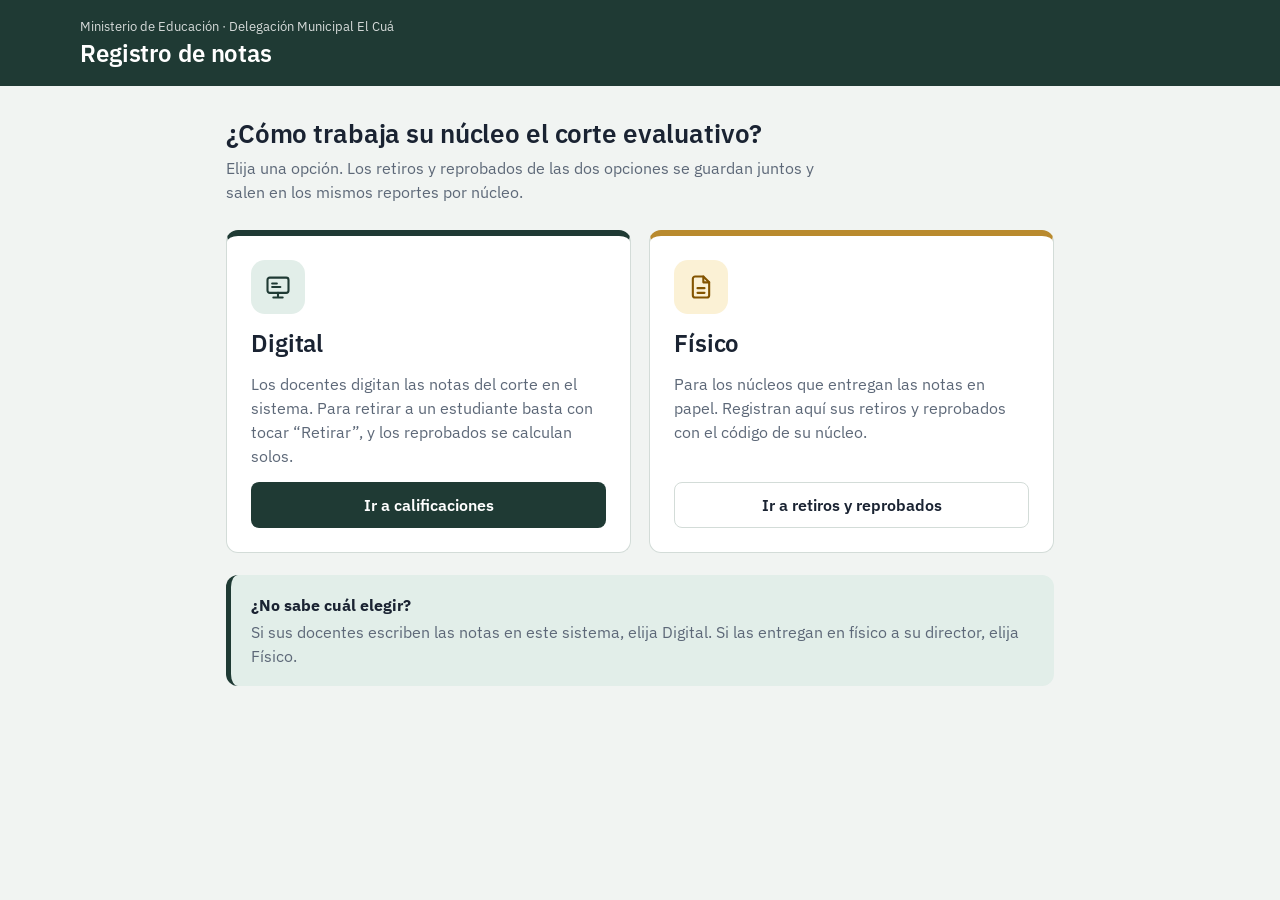
==== commit 2a82f2e4: "Add files via upload" ====
--- a/index.html
+++ b/index.html
@@ -1,239 +1,70 @@
-<!DOCTYPE html>
-<html lang="es">
-<head>
-    <meta charset="UTF-8">
-    <meta name="viewport" content="width=device-width, initial-scale=1.0">
-    <title>Retiros y Reprobados · El Cua</title>
-    <link rel="preconnect" href="https://fonts.googleapis.com">
-    <link rel="preconnect" href="https://fonts.gstatic.com" crossorigin>
-    <link href="https://fonts.googleapis.com/css2?family=IBM+Plex+Sans:wght@400;500;600;700&family=IBM+Plex+Mono:wght@500;600&display=swap" rel="stylesheet">
-    <link rel="stylesheet" href="style.css">
-</head>
-<body>
-
-    <div id="loader">
-        <div class="loader-punto"></div> Cargando base de estudiantes…
-    </div>
-
-    <div id="toast" class="toast"></div>
-
-    <!-- ============ PANTALLA DE BIENVENIDA (solo primera vez) ============ -->
-    <div id="pantallaBienvenida" class="container bienvenida d-none">
-        <div class="sello-header">EEC</div>
-        <h1>Antes de empezar</h1>
-        <p class="subtexto">Escribe tu nombre para identificar los registros que hagas. No necesitas contraseña — esto se guarda solo en este dispositivo.</p>
-
-        <div class="campo">
-            <label>Tu nombre:</label>
-            <input type="text" id="nombreUsuario" placeholder="Ej: Ana Pérez">
-        </div>
-
-        <div class="campo">
-            <label>Tu núcleo (opcional):</label>
-            <select id="nucleoUsuario">
-                <option value="">-- No especificar --</option>
-            </select>
-        </div>
-
-        <button class="btn-enviar" onclick="guardarUsuario()">Continuar</button>
-    </div>
-
-    <!-- ============ BARRA SUPERIOR CON USUARIO ============ -->
-    <div id="barraUsuario" class="barra-usuario d-none">
-        <span id="nombreMostrado"></span>
-        <button class="btn-cambiar-usuario" onclick="cambiarUsuario()">Cambiar</button>
-    </div>
-
-    <!-- ============ MENÚ PRINCIPAL ============ -->
-    <div id="menuPrincipal" class="container text-center d-none">
-        <div class="eyebrow">División de Estadísticas Educativas</div>
-        <h1>El Cua</h1>
-        <p class="subtexto">Registro de retiros y reprobados por núcleo escolar</p>
-
-        <div class="menu-botones">
-            <button class="btn-menu btn-menu-retiro" onclick="mostrarSeccion('Retiros')">
-                <span class="btn-menu-icono">↩</span>
-                <span>RETIROS</span>
-            </button>
-            <button class="btn-menu btn-menu-reprobado" onclick="mostrarSeccion('Reprobados')">
-                <span class="btn-menu-icono">✕</span>
-                <span>REPROBADOS</span>
-            </button>
-            <button class="btn-menu btn-menu-reportes" onclick="mostrarSeccion('Reportes')">
-                <span class="btn-menu-icono">▤</span>
-                <span>CONSULTAR REPORTES</span>
-            </button>
-            <button class="btn-menu btn-menu-estadisticas" onclick="mostrarSeccion('Estadisticas')">
-                <span class="btn-menu-icono">📊</span>
-                <span>ESTADÍSTICAS</span>
-            </button>
-        </div>
-    </div>
-
-    <!-- ============ REPORTES ============ -->
-    <div id="seccionReportes" class="container d-none">
-        <button class="btn-regresar" onclick="irAlMenu()">⬅ Volver al Menú</button>
-        <div class="card">
-            <h2>Consulta de Registros</h2>
-
-            <div class="campo">
-                <label>1. Seleccione el Núcleo:</label>
-                <select id="filtroNucleo">
-                    <option value="">-- Todos los Núcleos --</option>
-                    <option value="14 DE SEPTIEMBRE">14 DE SEPTIEMBRE</option>
-                    <option value="15 DE SEPTIEMBRE">15 DE SEPTIEMBRE</option>
-                    <option value="ANDRES CASTRO #1">ANDRES CASTRO #1</option>
-                    <option value="CAMILO ZAPATA">CAMILO ZAPATA</option>
-                    <option value="CARLOS VALDIVIA">CARLOS VALDIVIA</option>
-                    <option value="CLEOTILDE GUILLEN">CLEOTILDE GUILLEN</option>
-                    <option value="EL DESTINO">EL DESTINO</option>
-                    <option value="ESTRELLA DE BELEN">ESTRELLA DE BELEN</option>
-                    <option value="ESTRELLITA DE ORIENTE">ESTRELLITA DE ORIENTE</option>
-                    <option value="GEORGINO ANDRADE">GEORGINO ANDRADE</option>
-                    <option value="JOSE ADAN VASQUEZ">JOSE ADAN VASQUEZ</option>
-                    <option value="LAS PROFESIAS">LAS PROFESIAS</option>
-                    <option value="LUIS ALBERTO CABRALES">LUIS ALBERTO CABRALES</option>
-                    <option value="LUIS ALFONSO HERNANDEZ">LUIS ALFONSO HERNANDEZ</option>
-                    <option value="LUIS ALFONSO VELASQUEZ FLORES">LUIS ALFONSO VELASQUEZ FLORES</option>
-                    <option value="MANOLO CUADRA">MANOLO CUADRA</option>
-                    <option value="NUEVA ALIANZA">NUEVA ALIANZA</option>
-                    <option value="PEDRO LUMBI">PEDRO LUMBI</option>
-                    <option value="PEÑAS BLANCAS">PEÑAS BLANCAS</option>
-                    <option value="RICARDO MORALES AVILES">RICARDO MORALES AVILES</option>
-                    <option value="ROGER ARTETA">ROGER ARTETA</option>
-                    <option value="ROSA MONTOYA FLORES">ROSA MONTOYA FLORES</option>
-                    <option value="RUBEN DARIO">RUBEN DARIO</option>
-                    <option value="SALOMON DE LA SELVA">SALOMON DE LA SELVA</option>
-                    <option value="SALOMON IBARRA MAYORGA">SALOMON IBARRA MAYORGA</option>
-                    <option value="SENDERO DE LUZ">SENDERO DE LUZ</option>
-                </select>
-            </div>
-
-            <div class="campo">
-                <label>2. Tipo de Reporte:</label>
-                <select id="filtroTipo">
-                    <option value="Retiros">Retiros</option>
-                    <option value="Reprobados">Reprobados</option>
-                </select>
-            </div>
-
-            <label class="campo-checkbox">
-                <input type="checkbox" id="filtroSoloMios">
-                Ver solo mis registros
-            </label>
-
-            <button class="btn-enviar" onclick="consultarDatos()">Buscar Registros</button>
-
-            <div id="tablaResultados" class="tabla-container"></div>
-        </div>
-    </div>
-
-    <!-- ============ ESTADÍSTICAS ============ -->
-    <div id="seccionEstadisticas" class="container d-none">
-        <button class="btn-regresar" onclick="irAlMenu()">⬅ Volver al Menú</button>
-        <div class="card">
-            <h2>Estadísticas por Núcleo</h2>
-            <p class="subtexto">Se actualiza automáticamente cada 15 segundos.</p>
-
-            <div class="stats-totales">
-                <div class="stat-card stat-retiro">
-                    <div class="stat-numero" id="totalRetiros">0</div>
-                    <div class="stat-etiqueta">Retiros</div>
-                </div>
-                <div class="stat-card stat-reprobado">
-                    <div class="stat-numero" id="totalReprobados">0</div>
-                    <div class="stat-etiqueta">Reprobados</div>
-                </div>
-            </div>
-
-            <div class="leyenda-grafico">
-                <span><i class="punto punto-retiro"></i> Retiros</span>
-                <span><i class="punto punto-reprobado"></i> Reprobados</span>
-            </div>
-
-            <div id="graficoNucleos" class="grafico-nucleos"></div>
-        </div>
-    </div>
-
-    <!-- ============ RETIROS ============ -->
-    <div id="seccionRetiros" class="container d-none">
-        <button class="btn-regresar" onclick="irAlMenu()">⬅ Volver al Menú</button>
-        <h2>Formulario de Retiros</h2>
-
-        <div class="campo">
-            <label>Código Único de Persona:</label>
-            <input type="text" id="codRetiro" placeholder="Ingrese código..." oninput="validar('Retiro')">
-            <div id="infoRetiro" class="info-caja"></div>
-        </div>
-
-        <div class="campo">
-            <label>Causa del Retiro:</label>
-            <select id="causaRetiro" onchange="validar('Retiro')">
-                <option value="">-- Seleccione causa --</option>
-                <option value="NUNCA ASISTIO A CLASES">NUNCA ASISTIO A CLASES</option>
-                <option value="FALTA DE APOYO DE LOS PADRES">FALTA DE APOYO DE LOS PADRES</option>
-                <option value="RELACION SENTIMENTAL">RELACION SENTIMENTAL</option>
-                <option value="EMBARAZO">EMBARAZO</option>
-                <option value="DISPERSION GEOGRAFICA">DISPERSION GEOGRAFICA</option>
-                <option value="FALLECIDO">FALLECIDO</option>
-                <option value="TRABAJO">TRABAJO</option>
-                <option value="DIFICULTADES ECONOMICAS">DIFICULTADES ECONOMICAS</option>
-                <option value="CAMBIO DE DOMICILIO">CAMBIO DE DOMICILIO</option>
-                <option value="MIGRACION A OTRO PAIS">MIGRACION A OTRO PAIS</option>
-                <option value="ACCIDENTE">ACCIDENTE</option>
-                <option value="BULYNG">BULYNG</option>
-                <option value="QUEHACERES DEL HOGAR">QUEHACERES DEL HOGAR</option>
-                <option value="MALA CONDUCTA">MALA CONDUCTA</option>
-                <option value="BAJO RENDIMIENTO ESCOLAR">BAJO RENDIMIENTO ESCOLAR</option>
-                <option value="LIMITACIONES FISICAS O INTELECTUALES">LIMITACIONES FISICAS O INTELECTUALES</option>
-                <option value="MAL DESEMPEÑO DEL DOCENTE">MAL DESEMPEÑO DEL DOCENTE</option>
-                <option value="PROBLEMAS DE SALUD">PROBLEMAS DE SALUD</option>
-                <option value="POBRES CONDICIONES DE LA ESCUELA">POBRES CONDICIONES DE LA ESCUELA</option>
-                <option value="RIESGO ASOCIADOS A VIOLENCIA EN EL SECTOR">RIESGO ASOCIADOS A VIOLENCIA EN EL SECTOR</option>
-                <option value="REPROBÓ">REPROBÓ</option>
-                <option value="FINALIZÓ">FINALIZÓ</option>
-            </select>
-        </div>
-
-        <div class="campo">
-            <label>Fecha de Retiro:</label>
-            <input type="date" id="fechaRetiro" min="2026-01-01" max="2026-12-31" onchange="validar('Retiro')">
-        </div>
-
-        <button id="btnRetiro" class="btn-enviar" disabled onclick="enviar('Retiro')">Guardar Retiro</button>
-    </div>
-
-    <!-- ============ REPROBADOS ============ -->
-    <div id="seccionReprobados" class="container d-none">
-        <button class="btn-regresar" onclick="irAlMenu()">⬅ Volver al Menú</button>
-        <h2>Formulario de Reprobados</h2>
-
-        <div class="campo">
-            <label>Código Único de Persona:</label>
-            <input type="text" id="codReprobado" placeholder="Ingrese código..." oninput="validar('Reprobado')">
-            <div id="infoReprobado" class="info-caja"></div>
-        </div>
-
-        <div class="campo">
-            <label>¿Cuántas asignaturas reprobó?</label>
-            <select id="cantReprobado" onchange="gestionarAsignaturas()">
-                <option value="">-- Seleccione cantidad --</option>
-                <option value="1">1 asignatura</option>
-                <option value="2">2 asignaturas</option>
-                <option value="3 o más">3 o más asignaturas</option>
-            </select>
-        </div>
-
-        <div class="campo">
-            <label>Seleccione las asignaturas:</label>
-            <div id="contenedorAsignaturas" class="grid-asignaturas"></div>
-            <input type="hidden" id="materiaReprobado">
-            <div id="avisoLimite" class="aviso-limite"></div>
-        </div>
-
-        <button id="btnReprobado" class="btn-enviar" disabled onclick="enviar('Reprobado')">Guardar Reprobado</button>
-    </div>
-
-    <script src="script.js"></script>
-</body>
-</html>
+<!DOCTYPE html>
+<html lang="es">
+<head>
+<meta charset="UTF-8">
+<meta name="viewport" content="width=device-width, initial-scale=1, viewport-fit=cover">
+<title>Registro de Notas · El Cuá</title>
+<link rel="preconnect" href="https://fonts.googleapis.com">
+<link rel="preconnect" href="https://fonts.gstatic.com" crossorigin>
+<link href="https://fonts.googleapis.com/css2?family=IBM+Plex+Mono:wght@500;600&family=IBM+Plex+Sans:wght@400;500;600;700&display=swap" rel="stylesheet">
+<link rel="stylesheet" href="tema.css">
+<style>
+  main{max-width:860px; margin:0 auto; padding:32px 16px 60px;}
+  h2.pregunta{margin:0 0 6px; font-size:1.6rem; font-weight:600;}
+  .intro{margin:0 0 26px; color:var(--muted); max-width:60ch;}
+  .opciones{display:grid; grid-template-columns:1fr 1fr; gap:18px;}
+  a.op{display:flex; flex-direction:column; gap:14px; text-decoration:none; color:var(--text); background:var(--card); border:1.5px solid var(--border);
+       border-top:6px solid var(--primary); border-radius:var(--radius); padding:24px; transition:border-color .15s ease, background .15s ease, transform .15s ease;}
+  a.op:hover{border-color:var(--primary); background:var(--head);}
+  a.op:active{transform:translateY(1px);}
+  a.op.fisico{border-top-color:var(--gold);}
+  .icono{width:54px; height:54px; border-radius:14px; display:grid; place-items:center; background:var(--primary-soft); color:var(--primary);}
+  .fisico .icono{background:var(--warn-bg); color:var(--warn);}
+  .icono svg{width:28px; height:28px;}
+  a.op h3{margin:0; font-size:1.5rem; font-weight:600;}
+  a.op p{margin:0; color:var(--muted); font-size:1rem; line-height:1.5; flex:1;}
+  a.op .ir{display:inline-flex; align-items:center; justify-content:center; min-height:var(--toque); padding:10px 18px; border-radius:var(--radius-sm); background:var(--primary); color:var(--on-primary); font-weight:600;}
+  a.op.fisico .ir{background:var(--card); color:var(--text); border:1.5px solid var(--border);}
+  a.op.fisico:hover .ir{border-color:var(--primary);}
+  .ayuda{margin-top:22px; padding:18px 20px; border-radius:var(--radius); background:var(--primary-soft); border-left:5px solid var(--primary);}
+  .ayuda b{display:block; margin-bottom:4px;}
+  .ayuda p{margin:0; color:var(--muted); font-size:.98rem;}
+  @media (max-width:640px){ .opciones{grid-template-columns:1fr;} h2.pregunta{font-size:1.35rem;} }
+</style>
+</head>
+<body>
+<header class="banda">
+  <div class="wrap">
+    <div>
+      <small>Ministerio de Educación · Delegación Municipal El Cuá</small>
+      <h1>Registro de notas</h1>
+    </div>
+  </div>
+</header>
+
+<main>
+  <h2 class="pregunta">¿Cómo trabaja su núcleo el corte evaluativo?</h2>
+  <p class="intro">Elija una opción. Los retiros y reprobados de las dos opciones se guardan juntos y salen en los mismos reportes por núcleo.</p>
+
+  <div class="opciones">
+    <a class="op digital" href="REGISTRO_NOTAS.html">
+      <span class="icono"><svg viewBox="0 0 24 24" fill="none" stroke="currentColor" stroke-width="1.8" stroke-linecap="round" stroke-linejoin="round" aria-hidden="true"><rect x="3" y="4" width="18" height="13" rx="2"/><path d="M8 21h8M12 17v4"/><path d="M7 9h4M7 12h7"/></svg></span>
+      <h3>Digital</h3>
+      <p>Los docentes digitan las notas del corte en el sistema. Para retirar a un estudiante basta con tocar “Retirar”, y los reprobados se calculan solos.</p>
+      <span class="ir">Ir a calificaciones</span>
+    </a>
+    <a class="op fisico" href="RETIROS_REPROBADOS.html">
+      <span class="icono"><svg viewBox="0 0 24 24" fill="none" stroke="currentColor" stroke-width="1.8" stroke-linecap="round" stroke-linejoin="round" aria-hidden="true"><path d="M14 3H7a2 2 0 0 0-2 2v14a2 2 0 0 0 2 2h10a2 2 0 0 0 2-2V8z"/><path d="M14 3v5h5"/><path d="M9 13h6M9 17h6"/></svg></span>
+      <h3>Físico</h3>
+      <p>Para los núcleos que entregan las notas en papel. Registran aquí sus retiros y reprobados con el código de su núcleo.</p>
+      <span class="ir">Ir a retiros y reprobados</span>
+    </a>
+  </div>
+
+  <div class="ayuda">
+    <b>¿No sabe cuál elegir?</b>
+    <p>Si sus docentes escriben las notas en este sistema, elija Digital. Si las entregan en físico a su director, elija Físico.</p>
+  </div>
+</main>
+</body>
+</html>
--- a/tema.css
+++ b/tema.css
@@ -0,0 +1,80 @@
+/* Tema compartido: Registro de Notas, Retiros y Reprobados, y la página de entrada.
+   Los colores viven aquí; si se cambia una variable, cambian las tres páginas.
+   Modo oscuro: automático según el celular o la computadora. */
+:root{
+  --bg:#f1f4f2; --card:#ffffff; --border:#d3dcd8; --line:#e5ebe8; --text:#1a2332; --muted:#5d6878;
+  --primary:#1f3a34; --primary-dark:#142b26; --on-primary:#ffffff; --primary-soft:#e2eee9;
+  --head:#f4f7f5; --zebra:#fafcfb;
+  --ok:#1d6a43; --ok-bg:#e3f1e9; --danger:#a93a25; --danger-bg:#fbebe7; --warn:#835400; --warn-bg:#fbf1d5; --gold:#b98a2e;
+  --banda:#1f3a34; --radius:12px; --radius-sm:8px; --toque:46px;
+  --fuente:"IBM Plex Sans","Segoe UI",Roboto,"Helvetica Neue",Arial,sans-serif;
+  --mono:"IBM Plex Mono",ui-monospace,Consolas,monospace;
+}
+@media (prefers-color-scheme: dark){
+  :root:not([data-theme="light"]){
+    --bg:#0f1613; --card:#17211d; --border:#2b3a34; --line:#222e29; --text:#e7eeea; --muted:#9aa9a2;
+    --primary:#86c9ae; --primary-dark:#a6dac6; --on-primary:#0f1613; --primary-soft:#1b2e27; --head:#1a2722; --zebra:#151f1b;
+    --ok:#6fcf9b; --ok-bg:#15281e; --danger:#f08a78; --danger-bg:#3a201b; --warn:#e8c068; --warn-bg:#342a17; --gold:#d9a93f;
+    --banda:#14241f;
+  }
+}
+:root[data-theme="dark"]{
+  --bg:#0f1613; --card:#17211d; --border:#2b3a34; --line:#222e29; --text:#e7eeea; --muted:#9aa9a2;
+  --primary:#86c9ae; --primary-dark:#a6dac6; --on-primary:#0f1613; --primary-soft:#1b2e27; --head:#1a2722; --zebra:#151f1b;
+  --ok:#6fcf9b; --ok-bg:#15281e; --danger:#f08a78; --danger-bg:#3a201b; --warn:#e8c068; --warn-bg:#342a17; --gold:#d9a93f;
+  --banda:#14241f;
+}
+
+:root{color-scheme:light dark;}
+:root[data-theme="light"]{color-scheme:light;}
+:root[data-theme="dark"]{color-scheme:dark;}
+*{box-sizing:border-box;}
+html{-webkit-text-size-adjust:100%;}
+body{margin:0; font-family:var(--fuente); font-size:16px; line-height:1.5; background:var(--bg); color:var(--text); -webkit-font-smoothing:antialiased;}
+h1,h2,h3{line-height:1.25; letter-spacing:-.005em;}
+a{color:var(--primary);}
+[hidden]{display:none !important;}
+:focus-visible{outline:3px solid var(--primary); outline-offset:2px;}
+.wrap{max-width:1120px; margin:0 auto;}
+
+/* Encabezado */
+.banda{background:var(--banda); color:#fff; padding:calc(16px + env(safe-area-inset-top,0px)) 16px 18px;}
+.banda a{color:inherit;}
+.banda .wrap{display:flex; justify-content:space-between; align-items:center; gap:12px; flex-wrap:wrap;}
+.banda small{display:block; font-size:.84rem; opacity:.82; margin-bottom:2px;}
+.banda h1{margin:0; font-size:1.5rem; font-weight:600;}
+.corte{display:inline-flex; align-items:center; gap:8px; border-radius:999px; background:rgba(255,255,255,.14); padding:7px 16px 7px 13px; font-size:.92rem; font-weight:600;}
+.corte::before{content:""; width:9px; height:9px; border-radius:50%; background:var(--gold);}
+
+/* Campos */
+label{display:block; font-size:.9rem; font-weight:600; margin-bottom:6px; color:var(--text);}
+input[type=text], input[type=password], input[type=date], select{
+  width:100%; min-height:var(--toque); padding:10px 13px; border-radius:var(--radius-sm); border:1.5px solid var(--border);
+  background:var(--card); color:var(--text); font:inherit; font-size:1rem; transition:border-color .15s ease, background .15s ease;}
+input:hover:not(:disabled), select:hover:not(:disabled){border-color:var(--primary);}
+input:focus, select:focus{outline:3px solid var(--primary-soft); outline-offset:0; border-color:var(--primary);}
+select:disabled, input:disabled{background:var(--head); opacity:.65; cursor:not-allowed;}
+::placeholder{color:var(--muted); opacity:.8;}
+
+/* Botones */
+.btn, .btn-enviar{display:inline-flex; align-items:center; justify-content:center; gap:8px; min-height:var(--toque); padding:10px 22px;
+  border-radius:var(--radius-sm); border:1.5px solid var(--primary); background:var(--primary); color:var(--on-primary);
+  font:inherit; font-size:1rem; font-weight:600; cursor:pointer; transition:all .15s ease;}
+.btn:hover:not(:disabled), .btn-enviar:hover:not(:disabled){background:var(--primary-dark); border-color:var(--primary-dark);}
+.btn:active:not(:disabled), .btn-enviar:active:not(:disabled){transform:translateY(1px);}
+.btn:disabled, .btn-enviar:disabled{opacity:.45; cursor:not-allowed;}
+.btn.sec{background:var(--card); color:var(--text); border-color:var(--border); font-weight:500;}
+.btn.sec:hover:not(:disabled){background:var(--head); border-color:var(--primary);}
+.btn.sm{min-height:38px; padding:6px 14px; font-size:.9rem;}
+.btn-enviar{width:100%; margin-top:6px;}
+
+/* Tarjetas y mensajes */
+.card{background:var(--card); border:1px solid var(--border); border-radius:var(--radius); padding:24px; margin-bottom:18px;}
+.msg{padding:12px 16px; border-radius:var(--radius-sm); margin-top:12px; font-size:.95rem; border-left:4px solid;}
+.msg.ok{background:var(--ok-bg); color:var(--ok);}
+.msg.err{background:var(--danger-bg); color:var(--danger);}
+.msg.warn{background:var(--warn-bg); color:var(--warn);}
+.muted{color:var(--muted); font-size:.9rem;}
+
+@media (prefers-reduced-motion: reduce){ *{transition:none !important; animation:none !important;} }
+@media (max-width:640px){ .card{padding:16px;} .banda h1{font-size:1.3rem;} }
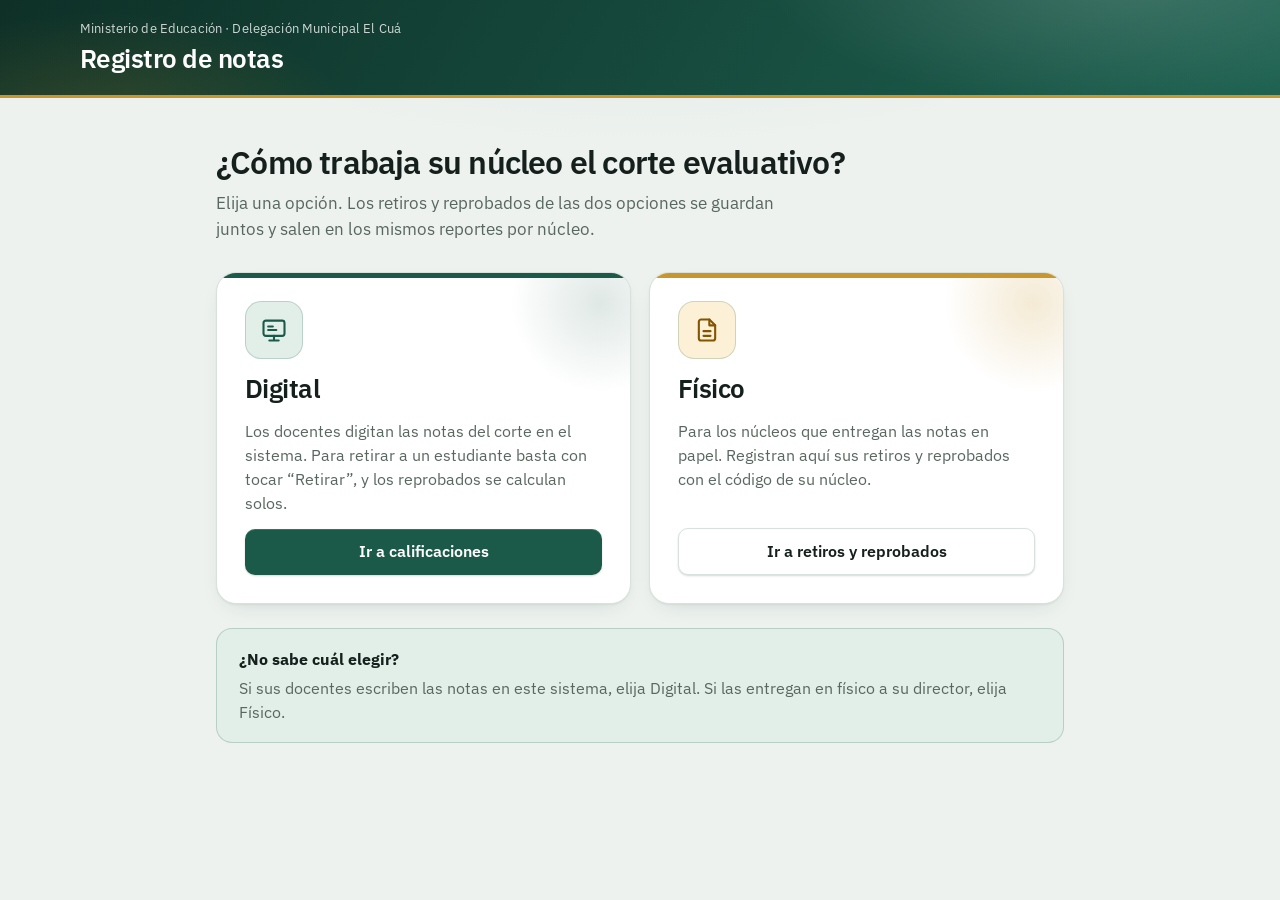
==== commit b379c7da: "Add files via upload" ====
--- a/index.html
+++ b/index.html
@@ -1,70 +1,74 @@
-<!DOCTYPE html>
-<html lang="es">
-<head>
-<meta charset="UTF-8">
-<meta name="viewport" content="width=device-width, initial-scale=1, viewport-fit=cover">
-<title>Registro de Notas · El Cuá</title>
-<link rel="preconnect" href="https://fonts.googleapis.com">
-<link rel="preconnect" href="https://fonts.gstatic.com" crossorigin>
-<link href="https://fonts.googleapis.com/css2?family=IBM+Plex+Mono:wght@500;600&family=IBM+Plex+Sans:wght@400;500;600;700&display=swap" rel="stylesheet">
-<link rel="stylesheet" href="tema.css">
-<style>
-  main{max-width:860px; margin:0 auto; padding:32px 16px 60px;}
-  h2.pregunta{margin:0 0 6px; font-size:1.6rem; font-weight:600;}
-  .intro{margin:0 0 26px; color:var(--muted); max-width:60ch;}
-  .opciones{display:grid; grid-template-columns:1fr 1fr; gap:18px;}
-  a.op{display:flex; flex-direction:column; gap:14px; text-decoration:none; color:var(--text); background:var(--card); border:1.5px solid var(--border);
-       border-top:6px solid var(--primary); border-radius:var(--radius); padding:24px; transition:border-color .15s ease, background .15s ease, transform .15s ease;}
-  a.op:hover{border-color:var(--primary); background:var(--head);}
-  a.op:active{transform:translateY(1px);}
-  a.op.fisico{border-top-color:var(--gold);}
-  .icono{width:54px; height:54px; border-radius:14px; display:grid; place-items:center; background:var(--primary-soft); color:var(--primary);}
-  .fisico .icono{background:var(--warn-bg); color:var(--warn);}
-  .icono svg{width:28px; height:28px;}
-  a.op h3{margin:0; font-size:1.5rem; font-weight:600;}
-  a.op p{margin:0; color:var(--muted); font-size:1rem; line-height:1.5; flex:1;}
-  a.op .ir{display:inline-flex; align-items:center; justify-content:center; min-height:var(--toque); padding:10px 18px; border-radius:var(--radius-sm); background:var(--primary); color:var(--on-primary); font-weight:600;}
-  a.op.fisico .ir{background:var(--card); color:var(--text); border:1.5px solid var(--border);}
-  a.op.fisico:hover .ir{border-color:var(--primary);}
-  .ayuda{margin-top:22px; padding:18px 20px; border-radius:var(--radius); background:var(--primary-soft); border-left:5px solid var(--primary);}
-  .ayuda b{display:block; margin-bottom:4px;}
-  .ayuda p{margin:0; color:var(--muted); font-size:.98rem;}
-  @media (max-width:640px){ .opciones{grid-template-columns:1fr;} h2.pregunta{font-size:1.35rem;} }
-</style>
-</head>
-<body>
-<header class="banda">
-  <div class="wrap">
-    <div>
-      <small>Ministerio de Educación · Delegación Municipal El Cuá</small>
-      <h1>Registro de notas</h1>
-    </div>
-  </div>
-</header>
-
-<main>
-  <h2 class="pregunta">¿Cómo trabaja su núcleo el corte evaluativo?</h2>
-  <p class="intro">Elija una opción. Los retiros y reprobados de las dos opciones se guardan juntos y salen en los mismos reportes por núcleo.</p>
-
-  <div class="opciones">
-    <a class="op digital" href="REGISTRO_NOTAS.html">
-      <span class="icono"><svg viewBox="0 0 24 24" fill="none" stroke="currentColor" stroke-width="1.8" stroke-linecap="round" stroke-linejoin="round" aria-hidden="true"><rect x="3" y="4" width="18" height="13" rx="2"/><path d="M8 21h8M12 17v4"/><path d="M7 9h4M7 12h7"/></svg></span>
-      <h3>Digital</h3>
-      <p>Los docentes digitan las notas del corte en el sistema. Para retirar a un estudiante basta con tocar “Retirar”, y los reprobados se calculan solos.</p>
-      <span class="ir">Ir a calificaciones</span>
-    </a>
-    <a class="op fisico" href="RETIROS_REPROBADOS.html">
-      <span class="icono"><svg viewBox="0 0 24 24" fill="none" stroke="currentColor" stroke-width="1.8" stroke-linecap="round" stroke-linejoin="round" aria-hidden="true"><path d="M14 3H7a2 2 0 0 0-2 2v14a2 2 0 0 0 2 2h10a2 2 0 0 0 2-2V8z"/><path d="M14 3v5h5"/><path d="M9 13h6M9 17h6"/></svg></span>
-      <h3>Físico</h3>
-      <p>Para los núcleos que entregan las notas en papel. Registran aquí sus retiros y reprobados con el código de su núcleo.</p>
-      <span class="ir">Ir a retiros y reprobados</span>
-    </a>
-  </div>
-
-  <div class="ayuda">
-    <b>¿No sabe cuál elegir?</b>
-    <p>Si sus docentes escriben las notas en este sistema, elija Digital. Si las entregan en físico a su director, elija Físico.</p>
-  </div>
-</main>
-</body>
-</html>
+<!DOCTYPE html>
+<html lang="es">
+<head>
+<meta charset="UTF-8">
+<meta name="viewport" content="width=device-width, initial-scale=1, viewport-fit=cover">
+<title>Registro de Notas · El Cuá</title>
+<link rel="preconnect" href="https://fonts.googleapis.com">
+<link rel="preconnect" href="https://fonts.gstatic.com" crossorigin>
+<link href="https://fonts.googleapis.com/css2?family=IBM+Plex+Mono:wght@500;600&family=IBM+Plex+Sans:wght@400;500;600;700&display=swap" rel="stylesheet">
+<link rel="stylesheet" href="tema.css">
+<style>
+  main{max-width:880px; margin:0 auto; padding:44px 16px 70px;}
+  h2.pregunta{margin:0 0 8px; font-size:2rem; font-weight:600; letter-spacing:-.025em;}
+  .intro{margin:0 0 30px; color:var(--muted); max-width:60ch; font-size:1.05rem;}
+  .opciones{display:grid; grid-template-columns:1fr 1fr; gap:18px;}
+  a.op{position:relative; overflow:hidden; display:flex; flex-direction:column; gap:14px; text-decoration:none; color:var(--text); background:var(--card); border:1px solid var(--border);
+       border-radius:20px; padding:28px; box-shadow:var(--sombra); transition:border-color .2s ease, box-shadow .2s ease, transform .2s ease;}
+  a.op::before{content:""; position:absolute; left:0; right:0; top:0; height:5px; background:var(--primary);}
+  a.op::after{content:""; position:absolute; right:-60px; top:-60px; width:180px; height:180px; border-radius:50%; background:radial-gradient(circle, color-mix(in srgb, var(--primary) 14%, transparent), transparent 70%); pointer-events:none;}
+  a.op:hover{border-color:color-mix(in srgb, var(--primary) 55%, var(--border)); box-shadow:var(--sombra-lg); transform:translateY(-3px);}
+  a.op:active{transform:translateY(0);}
+  a.op.fisico::before{background:var(--gold);}
+  a.op.fisico::after{background:radial-gradient(circle, color-mix(in srgb, var(--gold) 20%, transparent), transparent 70%);}
+  .icono{width:58px; height:58px; border-radius:16px; display:grid; place-items:center; background:var(--primary-soft); color:var(--primary); border:1px solid color-mix(in srgb, var(--primary) 20%, transparent);}
+  .fisico .icono{background:var(--warn-bg); color:var(--warn);}
+  .icono svg{width:28px; height:28px;}
+  a.op h3{margin:0; font-size:1.6rem; font-weight:600; letter-spacing:-.02em;}
+  a.op p{margin:0; color:var(--muted); font-size:1rem; line-height:1.5; flex:1;}
+  a.op .ir{display:inline-flex; align-items:center; justify-content:center; min-height:var(--toque); padding:10px 18px; border-radius:var(--radius-sm); background:var(--primary); color:var(--on-primary); font-weight:600; box-shadow:0 1px 2px rgba(15,45,36,.18), inset 0 1px 0 rgba(255,255,255,.14); transition:background .15s ease;}
+  a.op:hover .ir{background:var(--primary-dark);}
+  a.op.fisico .ir{background:var(--card); color:var(--text); border:1.5px solid var(--border);}
+  a.op.fisico:hover .ir{border-color:var(--primary);}
+  .ayuda{margin-top:24px; padding:18px 22px; border-radius:16px; background:var(--primary-soft); border:1px solid color-mix(in srgb, var(--primary) 22%, transparent);}
+  .ayuda b{display:block; margin-bottom:4px;}
+  .ayuda p{margin:0; color:var(--muted); font-size:.98rem;}
+  @media (max-width:640px){ .opciones{grid-template-columns:1fr;} h2.pregunta{font-size:1.35rem;} }
+</style>
+</head>
+<body>
+<header class="banda">
+  <div class="wrap">
+    <div>
+      <small>Ministerio de Educación · Delegación Municipal El Cuá</small>
+      <h1>Registro de notas</h1>
+    </div>
+  </div>
+</header>
+
+<main>
+  <h2 class="pregunta">¿Cómo trabaja su núcleo el corte evaluativo?</h2>
+  <p class="intro">Elija una opción. Los retiros y reprobados de las dos opciones se guardan juntos y salen en los mismos reportes por núcleo.</p>
+
+  <div class="opciones">
+    <a class="op digital" href="REGISTRO_NOTAS.html">
+      <span class="icono"><svg viewBox="0 0 24 24" fill="none" stroke="currentColor" stroke-width="1.8" stroke-linecap="round" stroke-linejoin="round" aria-hidden="true"><rect x="3" y="4" width="18" height="13" rx="2"/><path d="M8 21h8M12 17v4"/><path d="M7 9h4M7 12h7"/></svg></span>
+      <h3>Digital</h3>
+      <p>Los docentes digitan las notas del corte en el sistema. Para retirar a un estudiante basta con tocar “Retirar”, y los reprobados se calculan solos.</p>
+      <span class="ir">Ir a calificaciones</span>
+    </a>
+    <a class="op fisico" href="RETIROS_REPROBADOS.html">
+      <span class="icono"><svg viewBox="0 0 24 24" fill="none" stroke="currentColor" stroke-width="1.8" stroke-linecap="round" stroke-linejoin="round" aria-hidden="true"><path d="M14 3H7a2 2 0 0 0-2 2v14a2 2 0 0 0 2 2h10a2 2 0 0 0 2-2V8z"/><path d="M14 3v5h5"/><path d="M9 13h6M9 17h6"/></svg></span>
+      <h3>Físico</h3>
+      <p>Para los núcleos que entregan las notas en papel. Registran aquí sus retiros y reprobados con el código de su núcleo.</p>
+      <span class="ir">Ir a retiros y reprobados</span>
+    </a>
+  </div>
+
+  <div class="ayuda">
+    <b>¿No sabe cuál elegir?</b>
+    <p>Si sus docentes escriben las notas en este sistema, elija Digital. Si las entregan en físico a su director, elija Físico.</p>
+  </div>
+</main>
+</body>
+</html>
--- a/tema.css
+++ b/tema.css
@@ -2,27 +2,34 @@
    Los colores viven aquí; si se cambia una variable, cambian las tres páginas.
    Modo oscuro: automático según el celular o la computadora. */
 :root{
-  --bg:#f1f4f2; --card:#ffffff; --border:#d3dcd8; --line:#e5ebe8; --text:#1a2332; --muted:#5d6878;
-  --primary:#1f3a34; --primary-dark:#142b26; --on-primary:#ffffff; --primary-soft:#e2eee9;
-  --head:#f4f7f5; --zebra:#fafcfb;
-  --ok:#1d6a43; --ok-bg:#e3f1e9; --danger:#a93a25; --danger-bg:#fbebe7; --warn:#835400; --warn-bg:#fbf1d5; --gold:#b98a2e;
-  --banda:#1f3a34; --radius:12px; --radius-sm:8px; --toque:46px;
+  --bg:#edf2ef; --card:#ffffff; --border:#d8e1dc; --line:#e7edea; --text:#15201c; --muted:#58675f; --campo:#fbfdfc;
+  --primary:#1b5a48; --primary-dark:#123f33; --on-primary:#ffffff; --primary-soft:#e2efe9;
+  --head:#f2f6f4; --zebra:#f9fbfa;
+  --ok:#17683f; --ok-bg:#e1f3e9; --danger:#b03a26; --danger-bg:#fcebe7; --warn:#845400; --warn-bg:#fcf1d6; --gold:#c8962b;
+  --banda-a:#0e3027; --banda-b:#1d6150;
+  --radius:16px; --radius-sm:10px; --toque:46px;
+  --sombra:0 1px 2px rgba(15,45,36,.06), 0 8px 24px -12px rgba(15,45,36,.18);
+  --sombra-lg:0 2px 4px rgba(15,45,36,.06), 0 18px 40px -16px rgba(15,45,36,.28);
   --fuente:"IBM Plex Sans","Segoe UI",Roboto,"Helvetica Neue",Arial,sans-serif;
   --mono:"IBM Plex Mono",ui-monospace,Consolas,monospace;
 }
 @media (prefers-color-scheme: dark){
   :root:not([data-theme="light"]){
-    --bg:#0f1613; --card:#17211d; --border:#2b3a34; --line:#222e29; --text:#e7eeea; --muted:#9aa9a2;
-    --primary:#86c9ae; --primary-dark:#a6dac6; --on-primary:#0f1613; --primary-soft:#1b2e27; --head:#1a2722; --zebra:#151f1b;
-    --ok:#6fcf9b; --ok-bg:#15281e; --danger:#f08a78; --danger-bg:#3a201b; --warn:#e8c068; --warn-bg:#342a17; --gold:#d9a93f;
-    --banda:#14241f;
+    --bg:#0b1310; --card:#141f1a; --border:#283832; --line:#1e2b25; --text:#e8efeb; --muted:#9aaaa3; --campo:#101a16;
+    --primary:#7fcdb0; --primary-dark:#a4dfc9; --on-primary:#0b1310; --primary-soft:#183027; --head:#18251f; --zebra:#121c17;
+    --ok:#6fcf9b; --ok-bg:#14291f; --danger:#f2917f; --danger-bg:#3a201b; --warn:#e8c068; --warn-bg:#34291a; --gold:#d9a93f;
+    --banda-a:#0a1e18; --banda-b:#154035;
+    --sombra:0 1px 2px rgba(0,0,0,.4), 0 8px 24px -12px rgba(0,0,0,.6);
+    --sombra-lg:0 2px 4px rgba(0,0,0,.4), 0 18px 40px -16px rgba(0,0,0,.7);
   }
 }
 :root[data-theme="dark"]{
-  --bg:#0f1613; --card:#17211d; --border:#2b3a34; --line:#222e29; --text:#e7eeea; --muted:#9aa9a2;
-  --primary:#86c9ae; --primary-dark:#a6dac6; --on-primary:#0f1613; --primary-soft:#1b2e27; --head:#1a2722; --zebra:#151f1b;
-  --ok:#6fcf9b; --ok-bg:#15281e; --danger:#f08a78; --danger-bg:#3a201b; --warn:#e8c068; --warn-bg:#342a17; --gold:#d9a93f;
-  --banda:#14241f;
+  --bg:#0b1310; --card:#141f1a; --border:#283832; --line:#1e2b25; --text:#e8efeb; --muted:#9aaaa3; --campo:#101a16;
+  --primary:#7fcdb0; --primary-dark:#a4dfc9; --on-primary:#0b1310; --primary-soft:#183027; --head:#18251f; --zebra:#121c17;
+  --ok:#6fcf9b; --ok-bg:#14291f; --danger:#f2917f; --danger-bg:#3a201b; --warn:#e8c068; --warn-bg:#34291a; --gold:#d9a93f;
+  --banda-a:#0a1e18; --banda-b:#154035;
+  --sombra:0 1px 2px rgba(0,0,0,.4), 0 8px 24px -12px rgba(0,0,0,.6);
+  --sombra-lg:0 2px 4px rgba(0,0,0,.4), 0 18px 40px -16px rgba(0,0,0,.7);
 }
 
 :root{color-scheme:light dark;}
@@ -30,51 +37,59 @@
 :root[data-theme="dark"]{color-scheme:dark;}
 *{box-sizing:border-box;}
 html{-webkit-text-size-adjust:100%;}
-body{margin:0; font-family:var(--fuente); font-size:16px; line-height:1.5; background:var(--bg); color:var(--text); -webkit-font-smoothing:antialiased;}
-h1,h2,h3{line-height:1.25; letter-spacing:-.005em;}
+body{margin:0; font-family:var(--fuente); font-size:16px; line-height:1.55; background:var(--bg); color:var(--text); -webkit-font-smoothing:antialiased; font-variant-numeric:tabular-nums;
+  background-image:radial-gradient(900px 380px at 50% -120px, color-mix(in srgb, var(--primary) 9%, transparent), transparent 70%); background-repeat:no-repeat;}
+h1,h2,h3{line-height:1.25; letter-spacing:-.01em; text-wrap:balance;}
 a{color:var(--primary);}
 [hidden]{display:none !important;}
-:focus-visible{outline:3px solid var(--primary); outline-offset:2px;}
+:focus-visible{outline:3px solid color-mix(in srgb, var(--primary) 55%, transparent); outline-offset:2px;}
 .wrap{max-width:1120px; margin:0 auto;}
+::selection{background:color-mix(in srgb, var(--primary) 28%, transparent);}
 
 /* Encabezado */
-.banda{background:var(--banda); color:#fff; padding:calc(16px + env(safe-area-inset-top,0px)) 16px 18px;}
+.banda{position:relative; background:linear-gradient(120deg, var(--banda-a) 0%, var(--banda-b) 100%); color:#fff; border-bottom:3px solid var(--gold);
+  padding:calc(18px + env(safe-area-inset-top,0px)) 16px 20px;}
+.banda::after{content:""; position:absolute; inset:0; pointer-events:none;
+  background:radial-gradient(520px 200px at 88% -30%, rgba(255,255,255,.16), transparent 70%), radial-gradient(360px 160px at 8% 130%, rgba(200,150,43,.18), transparent 70%);}
+.banda .wrap{position:relative; z-index:1;}
 .banda a{color:inherit;}
 .banda .wrap{display:flex; justify-content:space-between; align-items:center; gap:12px; flex-wrap:wrap;}
-.banda small{display:block; font-size:.84rem; opacity:.82; margin-bottom:2px;}
-.banda h1{margin:0; font-size:1.5rem; font-weight:600;}
-.corte{display:inline-flex; align-items:center; gap:8px; border-radius:999px; background:rgba(255,255,255,.14); padding:7px 16px 7px 13px; font-size:.92rem; font-weight:600;}
-.corte::before{content:""; width:9px; height:9px; border-radius:50%; background:var(--gold);}
+.banda small{display:block; font-size:.84rem; opacity:.8; margin-bottom:3px; letter-spacing:.01em;}
+.banda h1{margin:0; font-size:1.65rem; font-weight:600; letter-spacing:-.02em;}
+.corte{display:inline-flex; align-items:center; gap:8px; border-radius:999px; background:rgba(255,255,255,.12); border:1px solid rgba(255,255,255,.2);
+  padding:7px 16px 7px 13px; font-size:.9rem; font-weight:600; backdrop-filter:blur(6px);}
+.corte::before{content:""; width:9px; height:9px; border-radius:50%; background:var(--gold); box-shadow:0 0 0 3px rgba(200,150,43,.28);}
 
 /* Campos */
-label{display:block; font-size:.9rem; font-weight:600; margin-bottom:6px; color:var(--text);}
+label{display:block; font-size:.88rem; font-weight:600; margin-bottom:6px; color:var(--text);}
 input[type=text], input[type=password], input[type=date], select{
-  width:100%; min-height:var(--toque); padding:10px 13px; border-radius:var(--radius-sm); border:1.5px solid var(--border);
-  background:var(--card); color:var(--text); font:inherit; font-size:1rem; transition:border-color .15s ease, background .15s ease;}
-input:hover:not(:disabled), select:hover:not(:disabled){border-color:var(--primary);}
-input:focus, select:focus{outline:3px solid var(--primary-soft); outline-offset:0; border-color:var(--primary);}
-select:disabled, input:disabled{background:var(--head); opacity:.65; cursor:not-allowed;}
-::placeholder{color:var(--muted); opacity:.8;}
+  width:100%; min-height:var(--toque); padding:10px 14px; border-radius:var(--radius-sm); border:1.5px solid var(--border);
+  background:var(--campo); color:var(--text); font:inherit; font-size:1rem; transition:border-color .15s ease, background .15s ease, box-shadow .15s ease;}
+input:hover:not(:disabled), select:hover:not(:disabled){border-color:color-mix(in srgb, var(--primary) 60%, var(--border));}
+input:focus, select:focus{outline:none; border-color:var(--primary); box-shadow:0 0 0 4px color-mix(in srgb, var(--primary) 18%, transparent);}
+select:disabled, input:disabled{background:var(--head); opacity:.6; cursor:not-allowed;}
+::placeholder{color:var(--muted); opacity:.75;}
 
 /* Botones */
 .btn, .btn-enviar{display:inline-flex; align-items:center; justify-content:center; gap:8px; min-height:var(--toque); padding:10px 22px;
-  border-radius:var(--radius-sm); border:1.5px solid var(--primary); background:var(--primary); color:var(--on-primary);
-  font:inherit; font-size:1rem; font-weight:600; cursor:pointer; transition:all .15s ease;}
-.btn:hover:not(:disabled), .btn-enviar:hover:not(:disabled){background:var(--primary-dark); border-color:var(--primary-dark);}
-.btn:active:not(:disabled), .btn-enviar:active:not(:disabled){transform:translateY(1px);}
-.btn:disabled, .btn-enviar:disabled{opacity:.45; cursor:not-allowed;}
-.btn.sec{background:var(--card); color:var(--text); border-color:var(--border); font-weight:500;}
-.btn.sec:hover:not(:disabled){background:var(--head); border-color:var(--primary);}
+  border-radius:var(--radius-sm); border:1.5px solid var(--primary); color:var(--on-primary);
+  background:linear-gradient(180deg, color-mix(in srgb, var(--primary) 88%, #fff) 0%, var(--primary) 100%);
+  font:inherit; font-size:1rem; font-weight:600; cursor:pointer; box-shadow:0 1px 2px rgba(15,45,36,.18), inset 0 1px 0 rgba(255,255,255,.14); transition:all .15s ease;}
+.btn:hover:not(:disabled), .btn-enviar:hover:not(:disabled){background:var(--primary-dark); border-color:var(--primary-dark); box-shadow:0 6px 14px -6px rgba(15,45,36,.45);}
+.btn:active:not(:disabled), .btn-enviar:active:not(:disabled){transform:translateY(1px); box-shadow:none;}
+.btn:disabled, .btn-enviar:disabled{opacity:.45; cursor:not-allowed; box-shadow:none;}
+.btn.sec{background:var(--card); color:var(--text); border-color:var(--border); font-weight:500; box-shadow:0 1px 2px rgba(15,45,36,.06);}
+.btn.sec:hover:not(:disabled){background:var(--head); border-color:var(--primary); box-shadow:0 4px 10px -6px rgba(15,45,36,.3);}
 .btn.sm{min-height:38px; padding:6px 14px; font-size:.9rem;}
 .btn-enviar{width:100%; margin-top:6px;}
 
 /* Tarjetas y mensajes */
-.card{background:var(--card); border:1px solid var(--border); border-radius:var(--radius); padding:24px; margin-bottom:18px;}
-.msg{padding:12px 16px; border-radius:var(--radius-sm); margin-top:12px; font-size:.95rem; border-left:4px solid;}
+.card{background:var(--card); border:1px solid var(--border); border-radius:var(--radius); padding:26px; margin-bottom:20px; box-shadow:var(--sombra);}
+.msg{padding:12px 16px; border-radius:12px; margin-top:12px; font-size:.95rem; border:1px solid color-mix(in srgb, currentColor 22%, transparent);}
 .msg.ok{background:var(--ok-bg); color:var(--ok);}
 .msg.err{background:var(--danger-bg); color:var(--danger);}
 .msg.warn{background:var(--warn-bg); color:var(--warn);}
 .muted{color:var(--muted); font-size:.9rem;}
 
 @media (prefers-reduced-motion: reduce){ *{transition:none !important; animation:none !important;} }
-@media (max-width:640px){ .card{padding:16px;} .banda h1{font-size:1.3rem;} }
+@media (max-width:640px){ .card{padding:18px;} .banda h1{font-size:1.35rem;} }
